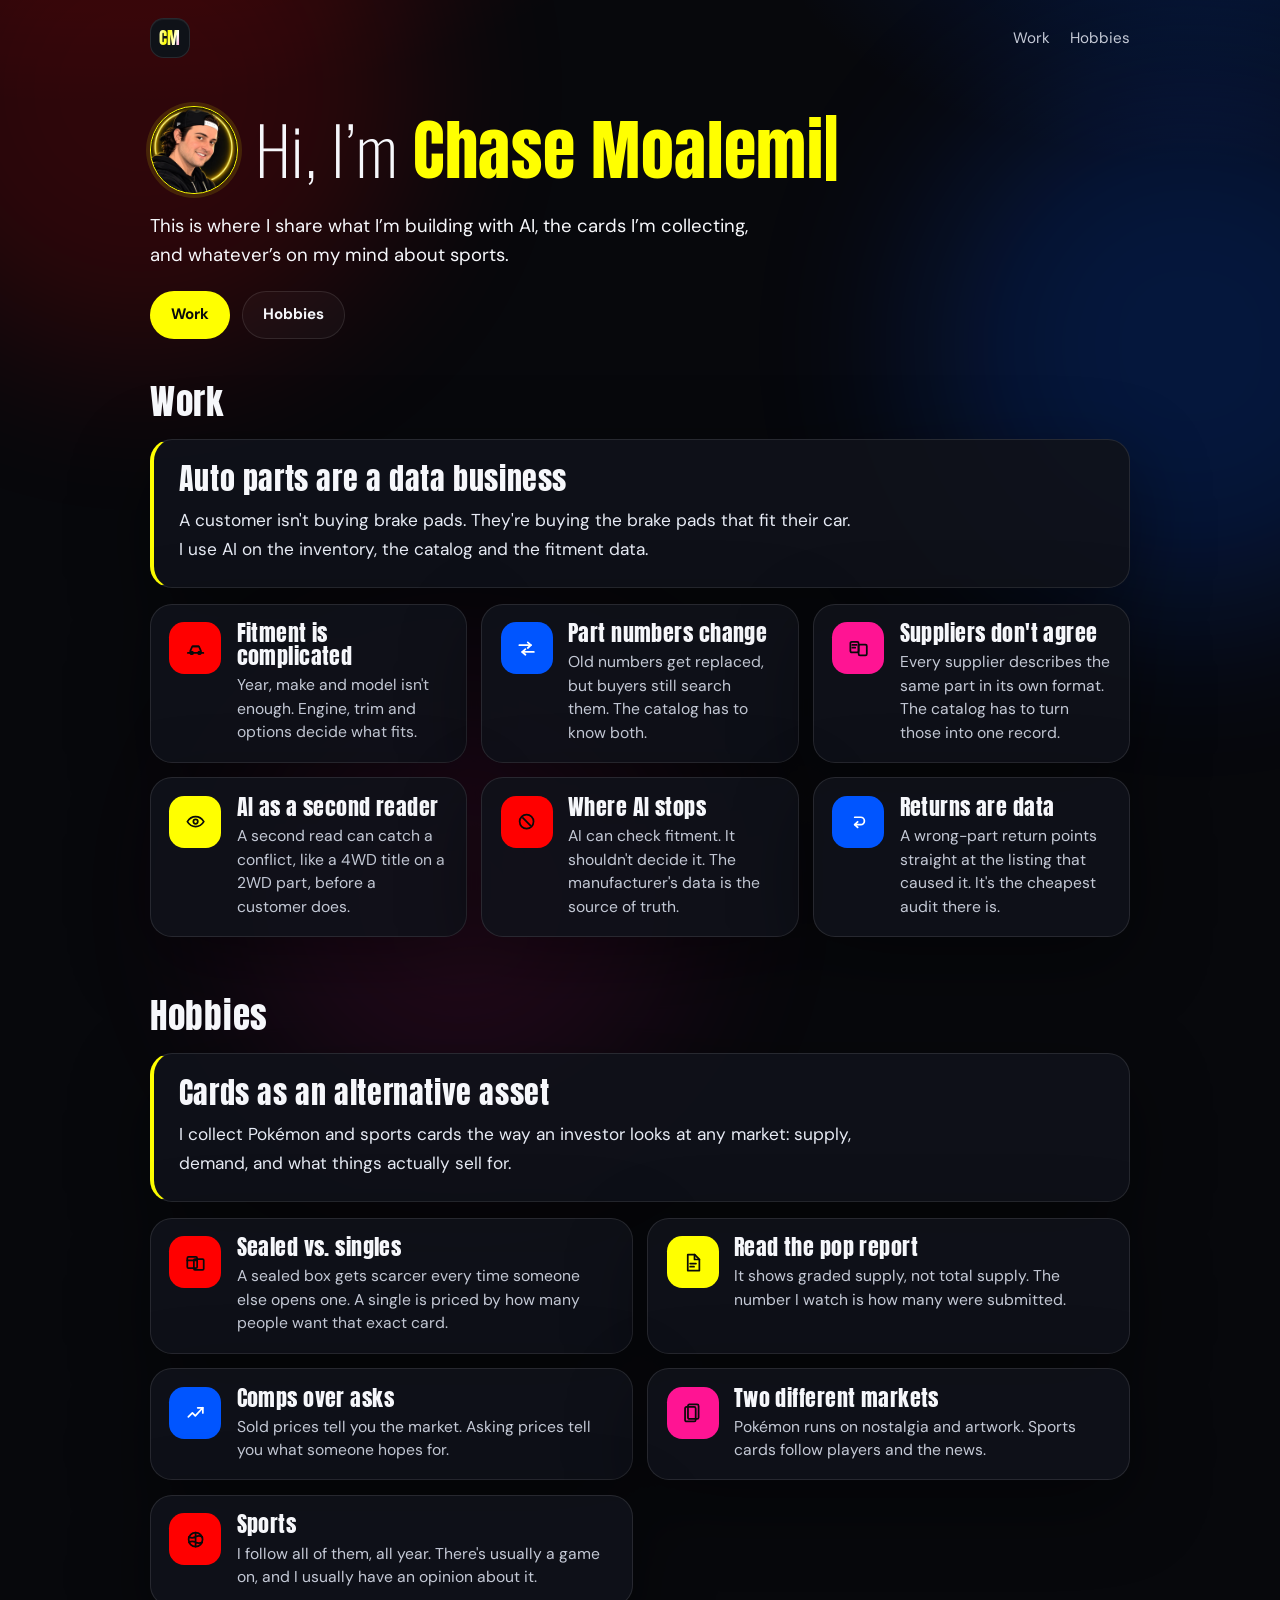
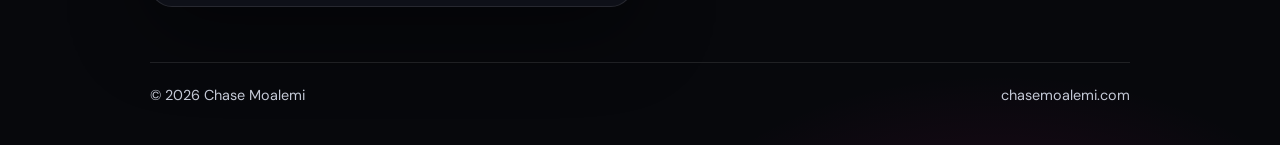
==== index.html @ 3f37a862 "Set the hero greeting in a thin Oswald. Keep Chase Moalemi in Anton, yellow, with the typing effect." ====
<!DOCTYPE html>
<html lang="en">
<head>
  <!-- Google tag (gtag.js) -->
  <script async src="https://www.googletagmanager.com/gtag/js?id=G-ERBQ5MMVH8"></script>
  <script>window.dataLayer=window.dataLayer||[];function gtag(){dataLayer.push(arguments);}gtag('js',new Date());gtag('config','G-ERBQ5MMVH8');</script>
  <meta charset="utf-8">
  <meta name="viewport" content="width=device-width, initial-scale=1, viewport-fit=cover">
  <title>Chase Moalemi | Auto parts operations, cards, and sports</title>
  <meta name="description" content="Chase Moalemi runs operations for an online auto parts business. He writes about AI, card collecting, and sports.">
  <meta name="author" content="Chase Moalemi">
  <meta name="robots" content="index, follow">
  <link rel="canonical" href="https://chasemoalemi.com/">
  <meta property="og:title" content="Chase Moalemi | Auto parts operations, cards, and sports">
  <meta property="og:description" content="Chase Moalemi runs operations for an online auto parts business. He writes about AI, card collecting, and sports.">
  <meta property="og:url" content="https://chasemoalemi.com/">
  <meta property="og:type" content="profile">
  <meta property="og:site_name" content="Chase Moalemi">
  <meta property="og:locale" content="en_US">
  <meta property="og:image" content="https://chasemoalemi.com/images/og.png">
  <meta property="og:image:type" content="image/png">
  <meta property="og:image:width" content="1200">
  <meta property="og:image:height" content="630">
  <meta property="og:image:alt" content="CM monogram for Chase Moalemi">
  <meta property="profile:first_name" content="Chase">
  <meta property="profile:last_name" content="Moalemi">
  <meta name="twitter:card" content="summary_large_image">
  <meta name="twitter:title" content="Chase Moalemi | Auto parts operations, cards, and sports">
  <meta name="twitter:description" content="Chase Moalemi runs operations for an online auto parts business. He writes about AI, card collecting, and sports.">
  <meta name="twitter:image" content="https://chasemoalemi.com/images/og.png">
  <meta name="twitter:image:alt" content="CM monogram for Chase Moalemi">
  <meta name="theme-color" content="#07080c">
  <meta name="color-scheme" content="dark">
  <meta name="application-name" content="Chase Moalemi">
  <link rel="preconnect" href="https://fonts.googleapis.com">
  <link rel="preconnect" href="https://fonts.gstatic.com" crossorigin>
  <link href="https://fonts.googleapis.com/css2?family=Anton&family=DM+Sans:ital,opsz,wght@0,9..40,400;0,9..40,500;0,9..40,600;0,9..40,700;1,9..40,400&family=Oswald:wght@200&display=swap" rel="stylesheet">
  <link rel="stylesheet" href="styles.css">
  <link rel="icon" href="/favicon.ico" sizes="any">
  <link rel="icon" href="/favicon.svg" type="image/svg+xml">
  <link rel="icon" type="image/png" sizes="32x32" href="/favicon-32.png">
  <link rel="icon" type="image/png" sizes="16x16" href="/favicon-16.png">
  <link rel="apple-touch-icon" href="/apple-touch-icon.png">
  <link rel="manifest" href="/site.webmanifest">
  <script type="application/ld+json">
  {
    "@context": "https://schema.org",
    "@type": "Person",
    "name": "Chase Moalemi",
    "url": "https://chasemoalemi.com/",
    "jobTitle": "E-commerce operations",
    "description": "Runs operations for an online auto parts business, and writes about AI, card collecting, and sports."
  }
  </script>
  <script>
    if (!window.matchMedia("(prefers-reduced-motion: reduce)").matches) {
      document.documentElement.classList.add("type-on");
    }
  </script>
</head>
<body>
  <a class="skip" href="#content">Skip to content</a>
  <div class="glow glow-a" aria-hidden="true"></div>
  <div class="glow glow-b" aria-hidden="true"></div>
  <div class="glow glow-c" aria-hidden="true"></div>

  <header class="top">
    <a class="mark" href="/" aria-label="Chase Moalemi, home"><span class="mark-letters">CM</span></a>
    <nav class="nav" aria-label="Page">
      <a href="#work">Work</a>
      <a href="#hobbies">Hobbies</a>
    </nav>
  </header>

  <main id="content">
    <section class="hero" aria-labelledby="hero-title">
      <div class="hero-heading">
        <div class="badge">
          <img src="/images/chase-moalemi.webp" srcset="/images/chase-moalemi.webp 1x, /images/chase-moalemi-800.webp 2x" width="88" height="88" alt="Chase Moalemi">
        </div>
        <h1 id="hero-title" aria-label="Hi, I’m Chase Moalemi">
          <span class="typewrite" aria-hidden="true">
            <span class="typewrite-ghost"><span class="hero-hello">Hi, I’m</span> <span class="accent">Chase Moalemi</span><span class="typewrite-cursor typewrite-cursor-reserve">|</span></span>
            <span class="typewrite-row"><span class="typewrite-text"></span><span class="typewrite-cursor">|</span></span>
          </span>
        </h1>
        <script>
          (function () {
            var root = document.querySelector(".typewrite");
            if (!root || !document.documentElement.classList.contains("type-on")) return;
            var text = root.querySelector(".typewrite-text");
            var full = "Hi, I’m Chase Moalemi";
            var name = "Chase Moalemi";
            var nameAt = full.indexOf(name);
            var nameEnd = nameAt + name.length;
            var i = 0;
            function paint() {
              var before = full.slice(0, Math.min(i, nameAt));
              var mid = i > nameAt ? full.slice(nameAt, Math.min(i, nameEnd)) : "";
              var after = i > nameEnd ? full.slice(nameEnd, i) : "";
              text.replaceChildren();
              if (before) {
                var helloText = before;
                var trail = "";
                if (before.charAt(before.length - 1) === " ") {
                  helloText = before.slice(0, -1);
                  trail = " ";
                }
                if (helloText) {
                  var hello = document.createElement("span");
                  hello.className = "hero-hello";
                  hello.textContent = helloText;
                  text.append(hello);
                }
                if (trail) text.append(document.createTextNode(trail));
              }
              if (mid) {
                var em = document.createElement("span");
                em.className = "accent";
                em.textContent = mid;
                text.append(em);
              }
              if (after) text.append(document.createTextNode(after));
            }
            function tick() {
              if (i >= full.length) return;
              i += 1;
              paint();
              if (i < full.length) window.setTimeout(tick, 70);
            }
            window.setTimeout(tick, 70);
          })();
        </script>
      </div>
      <p class="hero-intro">This is where I share what I’m building with AI, the cards I’m collecting, and whatever’s on my mind about sports.</p>
      <div class="hero-actions">
        <a class="btn primary" href="#work">Work</a>
        <a class="btn ghost" href="#hobbies">Hobbies</a>
      </div>
    </section>

    <section class="band" id="work" aria-labelledby="work-heading">
      <div class="section-head">
        <h2 id="work-heading">Work</h2>
      </div>

      <article class="feature">
        <h3>Auto parts are a data business</h3>
        <p>A customer isn't buying brake pads. They're buying the brake pads that fit their car. I use AI on the inventory, the catalog and the fitment data.</p>
      </article>

      <ul class="app-grid">
        <li>
          <article class="app-card">
            <span class="app-icon icon-red" aria-hidden="true">
              <svg viewBox="0 0 24 24" fill="none" stroke="currentColor" stroke-width="1.8" stroke-linejoin="round" stroke-linecap="round">
                <path d="M4 16.5h16"/>
                <path d="M6.5 16.5v-2.2l2.1-4.6h6.8l2.1 4.6v2.2"/>
                <circle cx="8" cy="16.5" r="1.35"/>
                <circle cx="16" cy="16.5" r="1.35"/>
                <path d="M9.2 9.7h5.6"/>
              </svg>
            </span>
            <div class="app-body">
              <h3 class="app-name">Fitment is complicated</h3>
              <p class="app-desc">Year, make and model isn't enough. Engine, trim and options decide what fits.</p>
            </div>
          </article>
        </li>
        <li>
          <article class="app-card">
            <span class="app-icon icon-blue" aria-hidden="true">
              <svg viewBox="0 0 24 24" fill="none" stroke="currentColor" stroke-width="1.8" stroke-linecap="round" stroke-linejoin="round">
                <path d="M4.5 8.5h12"/>
                <path d="M13.2 5.6L16.5 8.5 13.2 11.4"/>
                <path d="M19.5 15.5h-12"/>
                <path d="M10.8 12.6L7.5 15.5l3.3 2.9"/>
              </svg>
            </span>
            <div class="app-body">
              <h3 class="app-name">Part numbers change</h3>
              <p class="app-desc">Old numbers get replaced, but buyers still search them. The catalog has to know both.</p>
            </div>
          </article>
        </li>
        <li>
          <article class="app-card">
            <span class="app-icon icon-pink" aria-hidden="true">
              <svg viewBox="0 0 24 24" fill="none" stroke="currentColor" stroke-width="1.8" stroke-linejoin="round" stroke-linecap="round">
                <rect x="3.5" y="5" width="8.5" height="11" rx="1.4"/>
                <rect x="12" y="8" width="8.5" height="11" rx="1.4"/>
                <path d="M5.5 8.2h4.5M5.5 11h3"/>
              </svg>
            </span>
            <div class="app-body">
              <h3 class="app-name">Suppliers don't agree</h3>
              <p class="app-desc">Every supplier describes the same part in its own format. The catalog has to turn those into one record.</p>
            </div>
          </article>
        </li>
        <li>
          <article class="app-card">
            <span class="app-icon icon-yellow" aria-hidden="true">
              <svg viewBox="0 0 24 24" fill="none" stroke="currentColor" stroke-width="1.8" stroke-linejoin="round" stroke-linecap="round">
                <path d="M3.5 12s3.2-5.2 8.5-5.2S20.5 12 20.5 12 17.3 17.2 12 17.2 3.5 12 3.5 12z"/>
                <circle cx="12" cy="12" r="2.3"/>
              </svg>
            </span>
            <div class="app-body">
              <h3 class="app-name">AI as a second reader</h3>
              <p class="app-desc">A second read can catch a conflict, like a 4WD title on a 2WD part, before a customer does.</p>
            </div>
          </article>
        </li>
        <li>
          <article class="app-card">
            <span class="app-icon icon-red" aria-hidden="true">
              <svg viewBox="0 0 24 24" fill="none" stroke="currentColor" stroke-width="1.8" stroke-linejoin="round" stroke-linecap="round">
                <circle cx="12" cy="12" r="7.2"/>
                <path d="M8.2 8.2l7.6 7.6"/>
              </svg>
            </span>
            <div class="app-body">
              <h3 class="app-name">Where AI stops</h3>
              <p class="app-desc">AI can check fitment. It shouldn't decide it. The manufacturer's data is the source of truth.</p>
            </div>
          </article>
        </li>
        <li>
          <article class="app-card">
            <span class="app-icon icon-blue" aria-hidden="true">
              <svg viewBox="0 0 24 24" fill="none" stroke="currentColor" stroke-width="1.8" stroke-linecap="round" stroke-linejoin="round">
                <path d="M8 7.5h6.2a3.8 3.8 0 0 1 0 7.6H8"/>
                <path d="M11 12.2L8 15.1l3 2.9"/>
              </svg>
            </span>
            <div class="app-body">
              <h3 class="app-name">Returns are data</h3>
              <p class="app-desc">A wrong-part return points straight at the listing that caused it. It's the cheapest audit there is.</p>
            </div>
          </article>
        </li>
      </ul>
    </section>

    <section class="band" id="hobbies" aria-labelledby="hobbies-heading">
      <div class="section-head">
        <h2 id="hobbies-heading">Hobbies</h2>
      </div>

      <article class="feature">
        <h3>Cards as an alternative asset</h3>
        <p>I collect Pokémon and sports cards the way an investor looks at any market: supply, demand, and what things actually sell for.</p>
      </article>

      <ul class="app-grid">
        <li>
          <article class="app-card">
            <span class="app-icon icon-red" aria-hidden="true">
              <svg viewBox="0 0 24 24" fill="none" stroke="currentColor" stroke-width="1.8" stroke-linejoin="round" stroke-linecap="round">
                <rect x="3.4" y="6.2" width="10.2" height="11.6" rx="1.3"/>
                <path d="M3.4 9.6h10.2"/>
                <rect x="10.2" y="8.4" width="10.2" height="11.2" rx="1.2"/>
              </svg>
            </span>
            <div class="app-body">
              <h3 class="app-name">Sealed vs. singles</h3>
              <p class="app-desc">A sealed box gets scarcer every time someone else opens one. A single is priced by how many people want that exact card.</p>
            </div>
          </article>
        </li>
        <li>
          <article class="app-card">
            <span class="app-icon icon-yellow" aria-hidden="true">
              <svg viewBox="0 0 24 24" fill="none" stroke="currentColor" stroke-width="1.8" stroke-linejoin="round" stroke-linecap="round">
                <path d="M7 3.8h7.2L19 8.6V20.2H7z"/>
                <path d="M14 3.8V8.8h5"/>
                <path d="M9.5 13h6M9.5 16.2h4"/>
              </svg>
            </span>
            <div class="app-body">
              <h3 class="app-name">Read the pop report</h3>
              <p class="app-desc">It shows graded supply, not total supply. The number I watch is how many were submitted.</p>
            </div>
          </article>
        </li>
        <li>
          <article class="app-card">
            <span class="app-icon icon-blue" aria-hidden="true">
              <svg viewBox="0 0 24 24" fill="none" stroke="currentColor" stroke-width="1.8" stroke-linecap="round" stroke-linejoin="round">
                <path d="M4.5 16.5l4.2-4.2 3 3L19.5 7"/>
                <path d="M14.2 7H19.5v5.3"/>
              </svg>
            </span>
            <div class="app-body">
              <h3 class="app-name">Comps over asks</h3>
              <p class="app-desc">Sold prices tell you the market. Asking prices tell you what someone hopes for.</p>
            </div>
          </article>
        </li>
        <li>
          <article class="app-card">
            <span class="app-icon icon-pink" aria-hidden="true">
              <svg viewBox="0 0 24 24" fill="none" stroke="currentColor" stroke-width="1.8" stroke-linejoin="round">
                <rect x="7.2" y="3.6" width="11" height="15" rx="1.5"/>
                <rect x="4.2" y="6.2" width="11" height="15" rx="1.5"/>
              </svg>
            </span>
            <div class="app-body">
              <h3 class="app-name">Two different markets</h3>
              <p class="app-desc">Pokémon runs on nostalgia and artwork. Sports cards follow players and the news.</p>
            </div>
          </article>
        </li>
        <li>
          <article class="app-card">
            <span class="app-icon icon-red" aria-hidden="true">
              <svg viewBox="0 0 24 24" fill="none" stroke="currentColor" stroke-width="1.8" stroke-linejoin="round">
                <circle cx="12" cy="12" r="7.2"/>
                <path d="M12 4.8v14.4M5.2 9.2c2.2 1.3 4.4 1.3 6.8 0s4.6-1.3 6.8 0M5.2 14.8c2.2-1.3 4.4-1.3 6.8 0s4.6 1.3 6.8 0" stroke-linecap="round"/>
              </svg>
            </span>
            <div class="app-body">
              <h3 class="app-name">Sports</h3>
              <p class="app-desc">I follow all of them, all year. There's usually a game on, and I usually have an opinion about it.</p>
            </div>
          </article>
        </li>
      </ul>
    </section>
  </main>

  <footer class="foot">
    <p>© <span id="year">2026</span> Chase Moalemi</p>
    <p class="foot-links">
      <a href="https://chasemoalemi.com/">chasemoalemi.com</a>
    </p>
  </footer>
  <script>
    document.getElementById("year").textContent = new Date().getFullYear();
  </script>
</body>
</html>
---- styles.css ----
/*
  Chase's colors on a dark page, in the same system as ryanmoalemi.app.
  Red, blue, yellow, and pink stay fully saturated. Body text stays light
  so contrast holds.
*/
:root {
  color-scheme: dark;
  --bg: #07080c;
  --bg-card: rgba(16, 18, 26, 0.9);
  --line: rgba(255, 255, 255, 0.1);
  --text: #f6f7fb;
  --muted: #c4c9d6;
  --red: #ff0000;
  --blue: #0055ff;
  --yellow: #ffff00;
  --pink: #ff1493;
  --ink: #0a0a0a;
  --shadow: 0 24px 80px rgba(0, 0, 0, 0.45);
  --radius: 22px;
  --max: 980px;
  --font: "DM Sans", system-ui, -apple-system, "Segoe UI", Roboto, sans-serif;
  --display: "Anton", "Arial Narrow", Impact, sans-serif;
}

* { box-sizing: border-box; }
html { scroll-behavior: smooth; }
body {
  margin: 0;
  min-height: 100vh;
  font-family: var(--font);
  color: var(--text);
  background:
    radial-gradient(1100px 560px at 8% -12%, rgba(255, 0, 0, 0.16), transparent 56%),
    radial-gradient(900px 520px at 96% -6%, rgba(0, 85, 255, 0.22), transparent 52%),
    radial-gradient(700px 420px at 78% 108%, rgba(255, 20, 147, 0.12), transparent 50%),
    var(--bg);
  line-height: 1.55;
}

a { color: inherit; }
img { max-width: 100%; display: block; }
::selection { background: var(--yellow); color: var(--ink); }

.skip {
  position: absolute;
  left: 1rem;
  top: -3.5rem;
  z-index: 5;
  padding: 0.5rem 0.8rem;
  border-radius: 999px;
  background: var(--yellow);
  color: var(--ink);
  text-decoration: none;
  font-weight: 700;
}
.skip:focus { top: 1rem; }

.glow {
  position: fixed;
  width: 42vw;
  height: 42vw;
  border-radius: 50%;
  filter: blur(90px);
  pointer-events: none;
  z-index: 0;
}
.glow-a { top: -14vw; left: -10vw; background: var(--red); opacity: 0.16; }
.glow-b { top: 6vw; right: -14vw; background: var(--blue); opacity: 0.2; }
.glow-c { bottom: -18vw; left: 18vw; background: var(--pink); opacity: 0.1; width: 36vw; height: 36vw; }

.top, main, .foot {
  position: relative;
  z-index: 1;
  width: min(var(--max), calc(100% - 2.5rem));
  margin-inline: auto;
}

.top {
  display: flex;
  align-items: center;
  justify-content: space-between;
  padding: 1.15rem 0 0.35rem;
}

.mark {
  width: 2.5rem;
  height: 2.5rem;
  display: grid;
  place-items: center;
  border-radius: 0.85rem;
  background: #0f1218;
  border: 1px solid var(--line);
  text-decoration: none;
  font-family: var(--display);
  font-weight: 400;
  font-size: 1.05rem;
  letter-spacing: 0.04em;
  box-shadow: inset 0 1px 0 rgba(255, 255, 255, 0.05);
}

.mark-letters,
.badge-letters {
  background-image: linear-gradient(
    105deg,
    #fffde7 0%,
    var(--yellow) 22%,
    #ffffff 42%,
    var(--pink) 62%,
    var(--yellow) 82%,
    #fffde7 100%
  );
  background-size: 200% 100%;
  background-position: 0% 50%;
  -webkit-background-clip: text;
  background-clip: text;
  -webkit-text-fill-color: transparent;
  color: transparent;
  animation: cm-sheen 5.5s linear infinite;
}

@keyframes cm-sheen {
  from { background-position: 0% 50%; }
  to { background-position: 200% 50%; }
}

.nav {
  display: flex;
  gap: 1.25rem;
  font-size: 0.95rem;
  color: var(--muted);
}
.nav a {
  text-decoration: none;
  transition: color 0.15s ease;
}
.nav a:hover { color: var(--text); }

.hero {
  padding: 2.6rem 0 2.4rem;
}

.eyebrow {
  margin: 0 0 0.85rem;
  font-size: 0.8rem;
  font-weight: 700;
  letter-spacing: 0.16em;
  text-transform: uppercase;
  color: var(--yellow);
}

.hero-heading {
  display: flex;
  align-items: center;
  gap: 1.05rem;
  margin: 0 0 1.15rem;
}

.badge {
  width: 88px;
  height: 88px;
  flex: 0 0 88px;
  border-radius: 50%;
  display: grid;
  place-items: center;
  overflow: hidden;
  background:
    radial-gradient(circle at 30% 25%, rgba(255, 255, 0, 0.2), transparent 46%),
    #10131a;
  border: 1.5px solid var(--yellow);
  box-shadow: 0 0 0 4px rgba(255, 255, 0, 0.12);
  font-family: var(--display);
  font-size: 1.7rem;
  letter-spacing: 0.04em;
  line-height: 1;
}

.badge img {
  width: 100%;
  height: 100%;
  object-fit: cover;
  border-radius: 50%;
}

.hero h1 {
  margin: 0;
  min-width: 0;
  font-family: var(--display);
  font-size: clamp(2.35rem, 5.5vw, 4.15rem);
  font-weight: 400;
  line-height: 0.98;
  letter-spacing: 0.01em;
  text-wrap: balance;
}

.hero-hello {
  font-family: "Oswald", "Arial Narrow", sans-serif;
  font-weight: 200;
  font-style: normal;
  color: var(--text);
  white-space: nowrap;
  vertical-align: baseline;
}

.accent {
  color: var(--yellow);
  font-family: var(--display);
  font-weight: 400;
  font-style: normal;
  white-space: nowrap;
  vertical-align: baseline;
}

.typewrite { display: inline; }
.typewrite-row { display: none; }
.typewrite-cursor-reserve { display: none; }

html.type-on .typewrite {
  display: grid;
  width: 100%;
}
html.type-on .typewrite-ghost,
html.type-on .typewrite-row {
  grid-area: 1 / 1;
}
html.type-on .typewrite-ghost { visibility: hidden; }
html.type-on .typewrite-cursor-reserve {
  display: inline;
  visibility: hidden;
}
html.type-on .typewrite-row {
  display: block;
  align-self: start;
  justify-self: stretch;
}

.typewrite-cursor {
  color: var(--yellow);
  font-weight: 400;
  font-style: normal;
  animation: blink 1s step-end infinite;
}

@keyframes blink {
  0%, 100% { opacity: 1; }
  50% { opacity: 0; }
}

.hero-intro {
  margin: 0;
  max-width: 38rem;
  font-size: 1.16rem;
  line-height: 1.55;
  color: #f6f7fb;
  text-wrap: pretty;
}

.hero-actions {
  display: flex;
  flex-wrap: wrap;
  gap: 0.75rem;
  margin-top: 1.35rem;
}

.btn {
  display: inline-flex;
  align-items: center;
  justify-content: center;
  min-height: 2.85rem;
  padding: 0.7rem 1.25rem;
  border-radius: 999px;
  text-decoration: none;
  font-weight: 700;
  font-size: 0.95rem;
  border: 1px solid transparent;
  transition: transform 0.15s ease, background 0.15s ease, border-color 0.15s ease;
}
.btn:hover { transform: translateY(-1px); }
.btn.primary {
  background: var(--yellow);
  color: var(--ink);
}
.btn.primary:hover { background: #fff6a3; }
.btn.ghost {
  border-color: var(--line);
  background: rgba(255, 255, 255, 0.03);
  color: var(--text);
}
.btn.ghost:hover { border-color: rgba(255, 255, 255, 0.22); }

.band {
  padding: 0.4rem 0 3.4rem;
}

.section-head {
  display: flex;
  flex-direction: column;
  gap: 0.4rem;
  margin-bottom: 1.25rem;
}
.section-head h2 {
  margin: 0;
  font-family: var(--display);
  font-size: clamp(1.85rem, 3vw, 2.2rem);
  font-weight: 400;
  letter-spacing: 0.02em;
  line-height: 1;
}
.section-sub {
  margin: 0;
  color: var(--muted);
  max-width: 38rem;
}

.feature {
  margin: 0 0 0.95rem;
  padding: 1.45rem 1.45rem 1.5rem 1.55rem;
  border-radius: var(--radius);
  background: var(--bg-card);
  border: 1px solid var(--line);
  border-left: 4px solid var(--yellow);
  box-shadow: var(--shadow);
}
.feature .kicker {
  margin: 0 0 0.45rem;
  font-size: 0.78rem;
  font-weight: 700;
  letter-spacing: 0.16em;
  text-transform: uppercase;
  color: var(--yellow);
}
.feature h3 {
  margin: 0 0 0.7rem;
  font-family: var(--display);
  font-size: clamp(1.55rem, 2.6vw, 1.9rem);
  font-weight: 400;
  letter-spacing: 0.02em;
  line-height: 1.05;
}
.feature p {
  margin: 0;
  max-width: 42rem;
  font-size: 1.08rem;
  line-height: 1.65;
  color: #e7ebf5;
  text-wrap: pretty;
}
.feature a {
  color: var(--yellow);
  text-underline-offset: 0.16em;
}
.feature a:hover { color: #fff6a3; }

.app-grid {
  list-style: none;
  margin: 0;
  padding: 0;
  display: grid;
  grid-template-columns: repeat(auto-fit, minmax(260px, 1fr));
  gap: 0.9rem;
}

#hobbies .app-grid {
  grid-template-columns: repeat(2, minmax(0, 1fr));
}

.app-card {
  display: grid;
  grid-template-columns: auto 1fr;
  gap: 0.95rem;
  align-items: start;
  height: 100%;
  padding: 1.1rem 1.15rem;
  border-radius: var(--radius);
  background: var(--bg-card);
  border: 1px solid var(--line);
  box-shadow: var(--shadow);
  transition: border-color 0.15s ease, transform 0.15s ease, background 0.15s ease;
}
.app-card:hover {
  border-color: rgba(255, 255, 0, 0.45);
  transform: translateY(-2px);
  background: rgba(22, 24, 34, 0.96);
}

.app-icon {
  width: 3.25rem;
  height: 3.25rem;
  border-radius: 0.95rem;
  display: grid;
  place-items: center;
  flex: 0 0 auto;
}
.app-icon svg { width: 1.45rem; height: 1.45rem; display: block; }
.icon-yellow { background: var(--yellow); color: var(--ink); }
.icon-blue { background: var(--blue); color: #fff; }
.icon-pink { background: var(--pink); color: var(--ink); }
.icon-red { background: var(--red); color: var(--ink); }

.app-body { display: grid; gap: 0.35rem; min-width: 0; }
.app-name {
  margin: 0;
  font-family: var(--display);
  font-size: 1.35rem;
  font-weight: 400;
  letter-spacing: 0.02em;
  line-height: 1.05;
}
.app-desc {
  margin: 0;
  color: var(--muted);
  font-size: 0.98rem;
  line-height: 1.5;
  text-wrap: pretty;
}

.foot {
  display: flex;
  flex-wrap: wrap;
  justify-content: space-between;
  gap: 0.75rem;
  color: var(--muted);
  font-size: 0.9rem;
  border-top: 1px solid var(--line);
  padding: 1.35rem 0 2.4rem;
}
.foot p { margin: 0; }
.foot a { color: var(--muted); text-decoration: none; }
.foot a:hover { color: var(--text); }
.foot-links { display: flex; gap: 0.55rem; align-items: center; }

a:focus-visible,
.btn:focus-visible,
.app-card:focus-within {
  outline: 3px solid var(--yellow);
  outline-offset: 3px;
}

@media (max-width: 640px) {
  .top, main, .foot { width: min(var(--max), calc(100% - 1.5rem)); }
  .top { padding-top: 0.85rem; }
  .hero { padding: 1.35rem 0 1.7rem; }
  .hero-heading { gap: 0.8rem; }
  .badge {
    width: 64px;
    height: 64px;
    flex-basis: 64px;
    font-size: 1.25rem;
    box-shadow: 0 0 0 3px rgba(255, 255, 0, 0.12);
  }
  .hero-actions { width: 100%; }
  .btn { flex: 1 1 auto; }
  #hobbies .app-grid { grid-template-columns: 1fr; }
  .feature { padding: 1.15rem 1.05rem 1.2rem 1.1rem; }
  .band { padding-bottom: 2.6rem; }
  .foot { flex-direction: column; align-items: flex-start; }
}

@media (max-width: 348px) {
  .hero h1 { font-size: 2.05rem; }
}

@media (max-height: 820px) and (min-width: 900px) {
  .top { padding-top: 0.75rem; }
  .hero { padding: 1.45rem 0 1.5rem; }
  .hero-heading { margin-bottom: 0.9rem; }
  .hero-actions { margin-top: 0.95rem; }
}

@media (prefers-reduced-motion: reduce) {
  html { scroll-behavior: auto; }
  .mark-letters,
  .badge-letters { animation: none; background-position: 0% 50%; }
  .typewrite-cursor { animation: none; }
  .btn,
  .app-card { transition: none; }
}
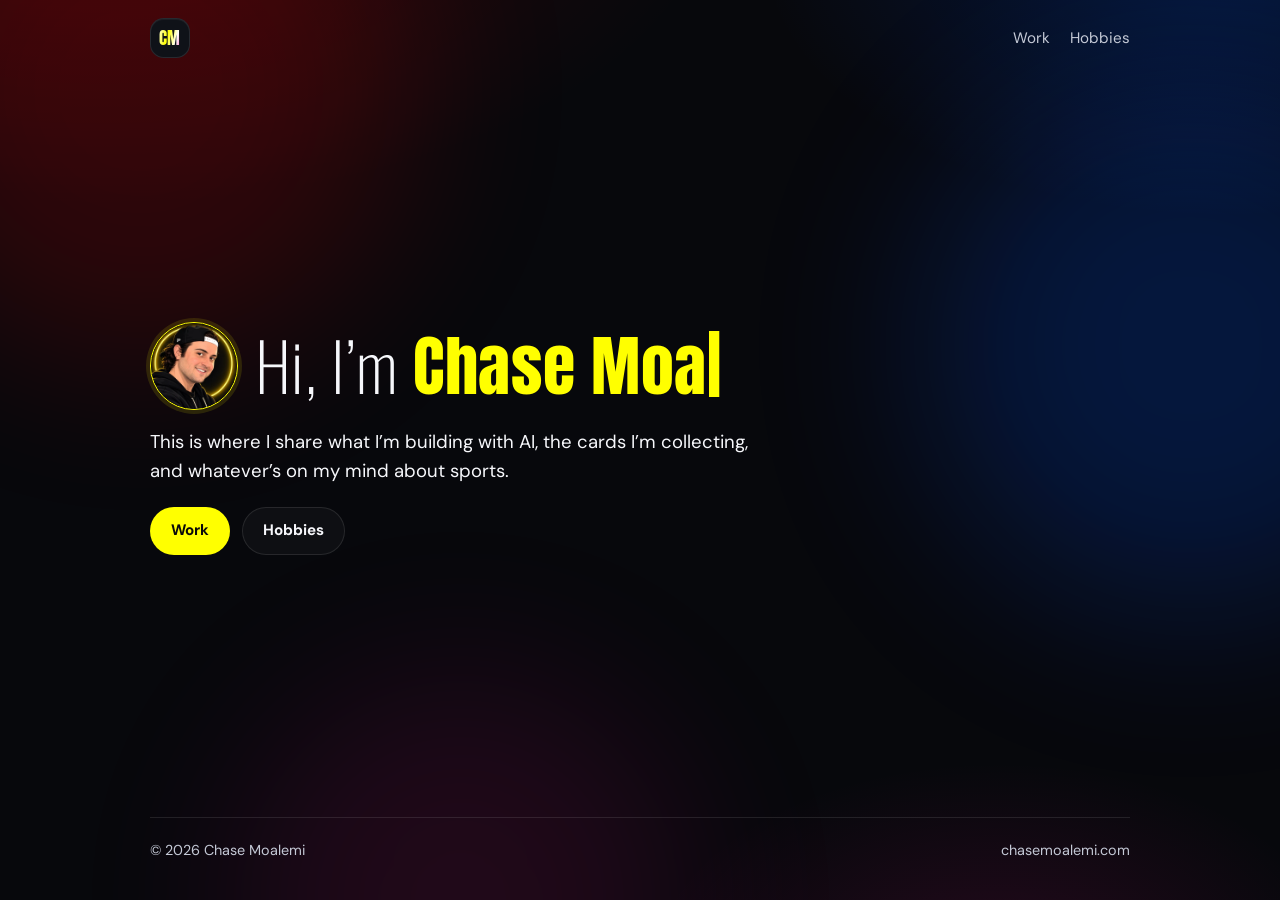
==== commit c57f9118: "Split the home page into an intro and section pages. Move Work and Hobbies onto their own URLs and k" ====
--- a/index.html
+++ b/index.html
@@ -35,7 +35,7 @@
   <link rel="preconnect" href="https://fonts.googleapis.com">
   <link rel="preconnect" href="https://fonts.gstatic.com" crossorigin>
   <link href="https://fonts.googleapis.com/css2?family=Anton&family=DM+Sans:ital,opsz,wght@0,9..40,400;0,9..40,500;0,9..40,600;0,9..40,700;1,9..40,400&family=Oswald:wght@200&display=swap" rel="stylesheet">
-  <link rel="stylesheet" href="styles.css">
+  <link rel="stylesheet" href="/styles.css">
   <link rel="icon" href="/favicon.ico" sizes="any">
   <link rel="icon" href="/favicon.svg" type="image/svg+xml">
   <link rel="icon" type="image/png" sizes="32x32" href="/favicon-32.png">
@@ -57,8 +57,19 @@
       document.documentElement.classList.add("type-on");
     }
   </script>
+  <script>
+    (function () {
+      var routes = { work: "/work/", hobbies: "/hobbies/" };
+      function go() {
+        var id = (location.hash || "").replace(/^#/, "");
+        if (routes[id]) location.replace(routes[id]);
+      }
+      go();
+      window.addEventListener("hashchange", go);
+    })();
+  </script>
 </head>
-<body>
+<body class="home">
   <a class="skip" href="#content">Skip to content</a>
   <div class="glow glow-a" aria-hidden="true"></div>
   <div class="glow glow-b" aria-hidden="true"></div>
@@ -67,8 +78,8 @@
   <header class="top">
     <a class="mark" href="/" aria-label="Chase Moalemi, home"><span class="mark-letters">CM</span></a>
     <nav class="nav" aria-label="Page">
-      <a href="#work">Work</a>
-      <a href="#hobbies">Hobbies</a>
+      <a href="/work/">Work</a>
+      <a href="/hobbies/">Hobbies</a>
     </nav>
   </header>
 
@@ -134,199 +145,9 @@
       </div>
       <p class="hero-intro">This is where I share what I’m building with AI, the cards I’m collecting, and whatever’s on my mind about sports.</p>
       <div class="hero-actions">
-        <a class="btn primary" href="#work">Work</a>
-        <a class="btn ghost" href="#hobbies">Hobbies</a>
+        <a class="btn primary" href="/work/">Work</a>
+        <a class="btn ghost" href="/hobbies/">Hobbies</a>
       </div>
-    </section>
-
-    <section class="band" id="work" aria-labelledby="work-heading">
-      <div class="section-head">
-        <h2 id="work-heading">Work</h2>
-      </div>
-
-      <article class="feature">
-        <h3>Auto parts are a data business</h3>
-        <p>A customer isn't buying brake pads. They're buying the brake pads that fit their car. I use AI on the inventory, the catalog and the fitment data.</p>
-      </article>
-
-      <ul class="app-grid">
-        <li>
-          <article class="app-card">
-            <span class="app-icon icon-red" aria-hidden="true">
-              <svg viewBox="0 0 24 24" fill="none" stroke="currentColor" stroke-width="1.8" stroke-linejoin="round" stroke-linecap="round">
-                <path d="M4 16.5h16"/>
-                <path d="M6.5 16.5v-2.2l2.1-4.6h6.8l2.1 4.6v2.2"/>
-                <circle cx="8" cy="16.5" r="1.35"/>
-                <circle cx="16" cy="16.5" r="1.35"/>
-                <path d="M9.2 9.7h5.6"/>
-              </svg>
-            </span>
-            <div class="app-body">
-              <h3 class="app-name">Fitment is complicated</h3>
-              <p class="app-desc">Year, make and model isn't enough. Engine, trim and options decide what fits.</p>
-            </div>
-          </article>
-        </li>
-        <li>
-          <article class="app-card">
-            <span class="app-icon icon-blue" aria-hidden="true">
-              <svg viewBox="0 0 24 24" fill="none" stroke="currentColor" stroke-width="1.8" stroke-linecap="round" stroke-linejoin="round">
-                <path d="M4.5 8.5h12"/>
-                <path d="M13.2 5.6L16.5 8.5 13.2 11.4"/>
-                <path d="M19.5 15.5h-12"/>
-                <path d="M10.8 12.6L7.5 15.5l3.3 2.9"/>
-              </svg>
-            </span>
-            <div class="app-body">
-              <h3 class="app-name">Part numbers change</h3>
-              <p class="app-desc">Old numbers get replaced, but buyers still search them. The catalog has to know both.</p>
-            </div>
-          </article>
-        </li>
-        <li>
-          <article class="app-card">
-            <span class="app-icon icon-pink" aria-hidden="true">
-              <svg viewBox="0 0 24 24" fill="none" stroke="currentColor" stroke-width="1.8" stroke-linejoin="round" stroke-linecap="round">
-                <rect x="3.5" y="5" width="8.5" height="11" rx="1.4"/>
-                <rect x="12" y="8" width="8.5" height="11" rx="1.4"/>
-                <path d="M5.5 8.2h4.5M5.5 11h3"/>
-              </svg>
-            </span>
-            <div class="app-body">
-              <h3 class="app-name">Suppliers don't agree</h3>
-              <p class="app-desc">Every supplier describes the same part in its own format. The catalog has to turn those into one record.</p>
-            </div>
-          </article>
-        </li>
-        <li>
-          <article class="app-card">
-            <span class="app-icon icon-yellow" aria-hidden="true">
-              <svg viewBox="0 0 24 24" fill="none" stroke="currentColor" stroke-width="1.8" stroke-linejoin="round" stroke-linecap="round">
-                <path d="M3.5 12s3.2-5.2 8.5-5.2S20.5 12 20.5 12 17.3 17.2 12 17.2 3.5 12 3.5 12z"/>
-                <circle cx="12" cy="12" r="2.3"/>
-              </svg>
-            </span>
-            <div class="app-body">
-              <h3 class="app-name">AI as a second reader</h3>
-              <p class="app-desc">A second read can catch a conflict, like a 4WD title on a 2WD part, before a customer does.</p>
-            </div>
-          </article>
-        </li>
-        <li>
-          <article class="app-card">
-            <span class="app-icon icon-red" aria-hidden="true">
-              <svg viewBox="0 0 24 24" fill="none" stroke="currentColor" stroke-width="1.8" stroke-linejoin="round" stroke-linecap="round">
-                <circle cx="12" cy="12" r="7.2"/>
-                <path d="M8.2 8.2l7.6 7.6"/>
-              </svg>
-            </span>
-            <div class="app-body">
-              <h3 class="app-name">Where AI stops</h3>
-              <p class="app-desc">AI can check fitment. It shouldn't decide it. The manufacturer's data is the source of truth.</p>
-            </div>
-          </article>
-        </li>
-        <li>
-          <article class="app-card">
-            <span class="app-icon icon-blue" aria-hidden="true">
-              <svg viewBox="0 0 24 24" fill="none" stroke="currentColor" stroke-width="1.8" stroke-linecap="round" stroke-linejoin="round">
-                <path d="M8 7.5h6.2a3.8 3.8 0 0 1 0 7.6H8"/>
-                <path d="M11 12.2L8 15.1l3 2.9"/>
-              </svg>
-            </span>
-            <div class="app-body">
-              <h3 class="app-name">Returns are data</h3>
-              <p class="app-desc">A wrong-part return points straight at the listing that caused it. It's the cheapest audit there is.</p>
-            </div>
-          </article>
-        </li>
-      </ul>
-    </section>
-
-    <section class="band" id="hobbies" aria-labelledby="hobbies-heading">
-      <div class="section-head">
-        <h2 id="hobbies-heading">Hobbies</h2>
-      </div>
-
-      <article class="feature">
-        <h3>Cards as an alternative asset</h3>
-        <p>I collect Pokémon and sports cards the way an investor looks at any market: supply, demand, and what things actually sell for.</p>
-      </article>
-
-      <ul class="app-grid">
-        <li>
-          <article class="app-card">
-            <span class="app-icon icon-red" aria-hidden="true">
-              <svg viewBox="0 0 24 24" fill="none" stroke="currentColor" stroke-width="1.8" stroke-linejoin="round" stroke-linecap="round">
-                <rect x="3.4" y="6.2" width="10.2" height="11.6" rx="1.3"/>
-                <path d="M3.4 9.6h10.2"/>
-                <rect x="10.2" y="8.4" width="10.2" height="11.2" rx="1.2"/>
-              </svg>
-            </span>
-            <div class="app-body">
-              <h3 class="app-name">Sealed vs. singles</h3>
-              <p class="app-desc">A sealed box gets scarcer every time someone else opens one. A single is priced by how many people want that exact card.</p>
-            </div>
-          </article>
-        </li>
-        <li>
-          <article class="app-card">
-            <span class="app-icon icon-yellow" aria-hidden="true">
-              <svg viewBox="0 0 24 24" fill="none" stroke="currentColor" stroke-width="1.8" stroke-linejoin="round" stroke-linecap="round">
-                <path d="M7 3.8h7.2L19 8.6V20.2H7z"/>
-                <path d="M14 3.8V8.8h5"/>
-                <path d="M9.5 13h6M9.5 16.2h4"/>
-              </svg>
-            </span>
-            <div class="app-body">
-              <h3 class="app-name">Read the pop report</h3>
-              <p class="app-desc">It shows graded supply, not total supply. The number I watch is how many were submitted.</p>
-            </div>
-          </article>
-        </li>
-        <li>
-          <article class="app-card">
-            <span class="app-icon icon-blue" aria-hidden="true">
-              <svg viewBox="0 0 24 24" fill="none" stroke="currentColor" stroke-width="1.8" stroke-linecap="round" stroke-linejoin="round">
-                <path d="M4.5 16.5l4.2-4.2 3 3L19.5 7"/>
-                <path d="M14.2 7H19.5v5.3"/>
-              </svg>
-            </span>
-            <div class="app-body">
-              <h3 class="app-name">Comps over asks</h3>
-              <p class="app-desc">Sold prices tell you the market. Asking prices tell you what someone hopes for.</p>
-            </div>
-          </article>
-        </li>
-        <li>
-          <article class="app-card">
-            <span class="app-icon icon-pink" aria-hidden="true">
-              <svg viewBox="0 0 24 24" fill="none" stroke="currentColor" stroke-width="1.8" stroke-linejoin="round">
-                <rect x="7.2" y="3.6" width="11" height="15" rx="1.5"/>
-                <rect x="4.2" y="6.2" width="11" height="15" rx="1.5"/>
-              </svg>
-            </span>
-            <div class="app-body">
-              <h3 class="app-name">Two different markets</h3>
-              <p class="app-desc">Pokémon runs on nostalgia and artwork. Sports cards follow players and the news.</p>
-            </div>
-          </article>
-        </li>
-        <li>
-          <article class="app-card">
-            <span class="app-icon icon-red" aria-hidden="true">
-              <svg viewBox="0 0 24 24" fill="none" stroke="currentColor" stroke-width="1.8" stroke-linejoin="round">
-                <circle cx="12" cy="12" r="7.2"/>
-                <path d="M12 4.8v14.4M5.2 9.2c2.2 1.3 4.4 1.3 6.8 0s4.6-1.3 6.8 0M5.2 14.8c2.2-1.3 4.4-1.3 6.8 0s4.6 1.3 6.8 0" stroke-linecap="round"/>
-              </svg>
-            </span>
-            <div class="app-body">
-              <h3 class="app-name">Sports</h3>
-              <p class="app-desc">I follow all of them, all year. There's usually a game on, and I usually have an opinion about it.</p>
-            </div>
-          </article>
-        </li>
-      </ul>
     </section>
   </main>
 
--- a/styles.css
+++ b/styles.css
@@ -27,6 +27,9 @@
 body {
   margin: 0;
   min-height: 100vh;
+  min-height: 100dvh;
+  display: flex;
+  flex-direction: column;
   font-family: var(--font);
   color: var(--text);
   background:
@@ -74,6 +77,7 @@
   width: min(var(--max), calc(100% - 2.5rem));
   margin-inline: auto;
 }
+main { flex: 1 0 auto; }
 
 .top {
   display: flex;
@@ -134,6 +138,7 @@
   transition: color 0.15s ease;
 }
 .nav a:hover { color: var(--text); }
+.nav a[aria-current="page"] { color: var(--text); }
 
 .hero {
   padding: 2.6rem 0 2.4rem;
@@ -297,6 +302,7 @@
   gap: 0.4rem;
   margin-bottom: 1.25rem;
 }
+.section-head h1,
 .section-head h2 {
   margin: 0;
   font-family: var(--display);
@@ -427,6 +433,48 @@
 .foot a { color: var(--muted); text-decoration: none; }
 .foot a:hover { color: var(--text); }
 .foot-links { display: flex; gap: 0.55rem; align-items: center; }
+
+.crumbs {
+  margin: 0.85rem 0 0.15rem;
+  font-size: 0.92rem;
+  color: var(--muted);
+}
+.crumbs ol {
+  display: flex;
+  flex-wrap: wrap;
+  align-items: center;
+  gap: 0.45rem;
+  list-style: none;
+  margin: 0;
+  padding: 0;
+}
+.crumbs li:not(:last-child)::after {
+  content: "/";
+  margin-left: 0.45rem;
+  color: rgba(255, 255, 255, 0.35);
+}
+.crumbs a {
+  color: var(--text);
+  text-decoration: none;
+}
+.crumbs a:hover { color: var(--yellow); }
+.crumbs [aria-current="page"] { color: var(--yellow); }
+
+body.home {
+  min-height: 100vh;
+  min-height: 100dvh;
+  display: flex;
+  flex-direction: column;
+}
+body.home .top,
+body.home .foot { flex-shrink: 0; }
+body.home main {
+  flex: 1 0 auto;
+  display: flex;
+  flex-direction: column;
+  justify-content: safe center;
+}
+body.home .hero { padding-block: 1.25rem 1.5rem; }
 
 a:focus-visible,
 .btn:focus-visible,
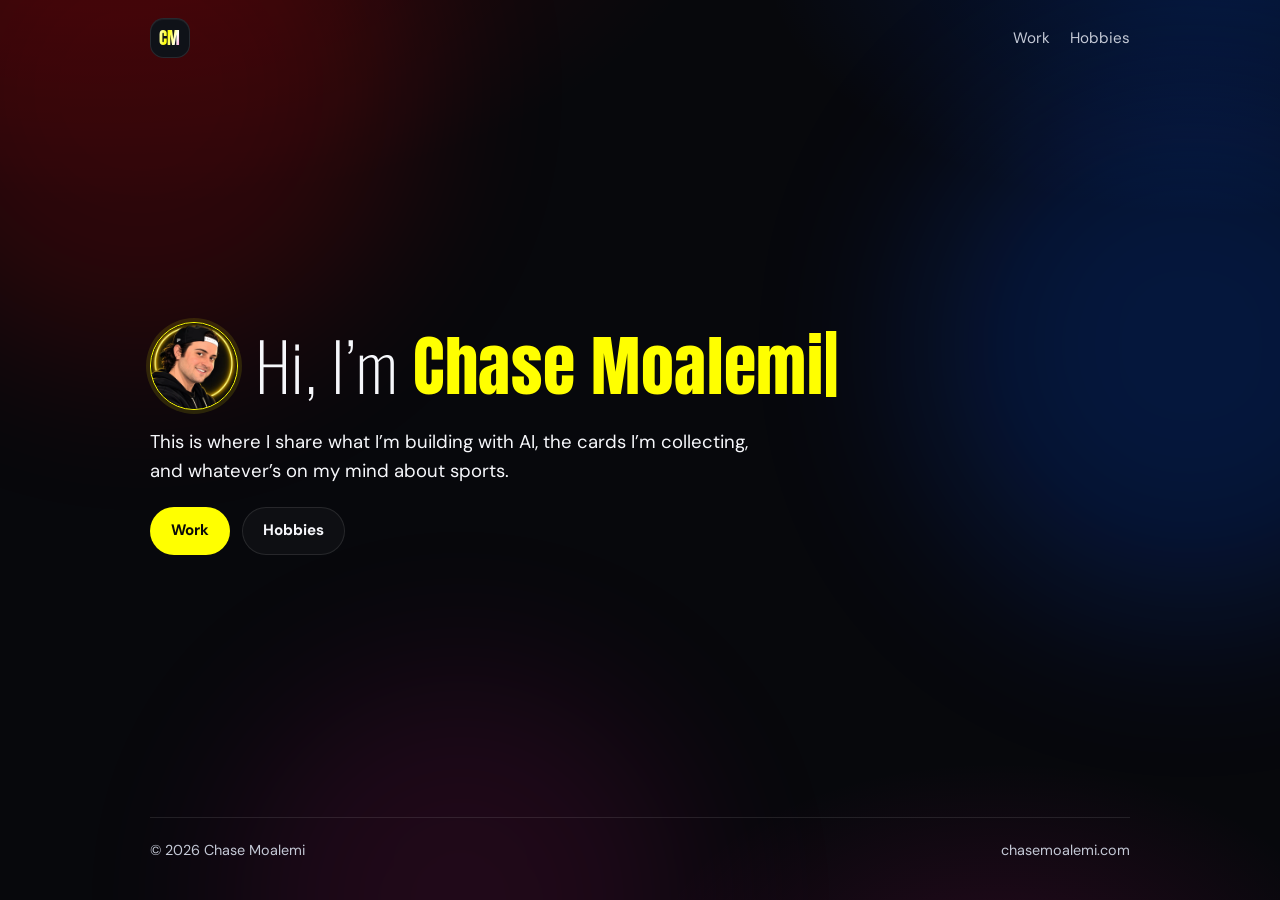
==== commit 854a7f45: "Add Formula 1 to the hobbies page with licensed car photos. Keep the note in Chase's short voice, cr" ====
--- a/index.html
+++ b/index.html
@@ -87,7 +87,7 @@
     <section class="hero" aria-labelledby="hero-title">
       <div class="hero-heading">
         <div class="badge">
-          <img src="/images/chase-moalemi.webp" srcset="/images/chase-moalemi.webp 1x, /images/chase-moalemi-800.webp 2x" width="88" height="88" alt="Chase Moalemi">
+          <img src="/images/chase-moalemi.webp" srcset="/images/chase-moalemi.webp 1x, /images/chase-moalemi-800.webp 2x" width="88" height="88" alt="Illustrated portrait of Chase Moalemi">
         </div>
         <h1 id="hero-title" aria-label="Hi, I’m Chase Moalemi">
           <span class="typewrite" aria-hidden="true">
--- a/styles.css
+++ b/styles.css
@@ -460,6 +460,43 @@
 .crumbs a:hover { color: var(--yellow); }
 .crumbs [aria-current="page"] { color: var(--yellow); }
 
+.note {
+  display: grid;
+  gap: 1.05rem;
+}
+.note p {
+  margin: 0;
+  max-width: 38rem;
+  font-size: 1.12rem;
+  line-height: 1.6;
+  color: var(--text);
+  text-wrap: pretty;
+}
+
+.photo {
+  margin: 0;
+}
+.photo img {
+  width: 100%;
+  height: auto;
+  aspect-ratio: 3 / 2;
+  object-fit: cover;
+  border-radius: var(--radius);
+  border: 1px solid var(--line);
+  background: #10131a;
+}
+.photo figcaption {
+  margin: 0.45rem 0 0;
+  font-size: 0.86rem;
+  line-height: 1.45;
+  color: var(--muted);
+}
+.photo figcaption a {
+  color: inherit;
+  text-underline-offset: 0.16em;
+}
+.photo figcaption a:hover { color: var(--text); }
+
 body.home {
   min-height: 100vh;
   min-height: 100dvh;
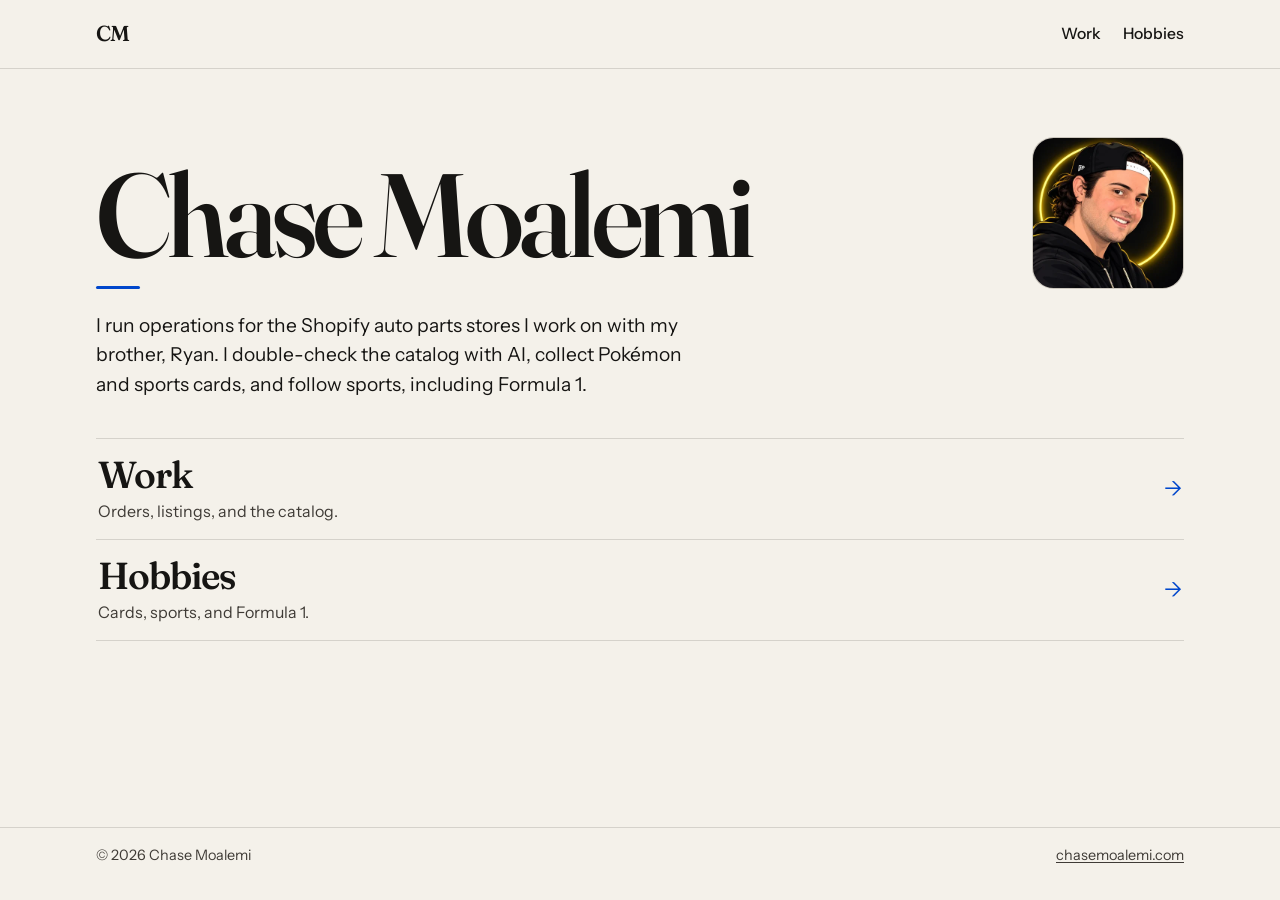
==== commit 325709c1: "Rewrite the site copy and switch to a paper-and-ink layout. Rewrite the site copy in the first perso" ====
--- a/index.html
+++ b/index.html
@@ -6,13 +6,13 @@
   <script>window.dataLayer=window.dataLayer||[];function gtag(){dataLayer.push(arguments);}gtag('js',new Date());gtag('config','G-ERBQ5MMVH8');</script>
   <meta charset="utf-8">
   <meta name="viewport" content="width=device-width, initial-scale=1, viewport-fit=cover">
-  <title>Chase Moalemi | Auto parts operations, cards, and sports</title>
-  <meta name="description" content="Chase Moalemi runs operations for an online auto parts business. He writes about AI, card collecting, and sports.">
+  <title>Chase Moalemi</title>
+  <meta name="description" content="I run operations for the Shopify auto parts stores I work on with my brother, Ryan. I double-check the catalog with AI, collect cards, and follow sports.">
   <meta name="author" content="Chase Moalemi">
   <meta name="robots" content="index, follow">
   <link rel="canonical" href="https://chasemoalemi.com/">
-  <meta property="og:title" content="Chase Moalemi | Auto parts operations, cards, and sports">
-  <meta property="og:description" content="Chase Moalemi runs operations for an online auto parts business. He writes about AI, card collecting, and sports.">
+  <meta property="og:title" content="Chase Moalemi">
+  <meta property="og:description" content="I run operations for the Shopify auto parts stores I work on with my brother, Ryan. I double-check the catalog with AI, collect cards, and follow sports.">
   <meta property="og:url" content="https://chasemoalemi.com/">
   <meta property="og:type" content="profile">
   <meta property="og:site_name" content="Chase Moalemi">
@@ -21,20 +21,20 @@
   <meta property="og:image:type" content="image/png">
   <meta property="og:image:width" content="1200">
   <meta property="og:image:height" content="630">
-  <meta property="og:image:alt" content="CM monogram for Chase Moalemi">
+  <meta property="og:image:alt" content="Colorful CM monogram for Chase Moalemi">
   <meta property="profile:first_name" content="Chase">
   <meta property="profile:last_name" content="Moalemi">
   <meta name="twitter:card" content="summary_large_image">
-  <meta name="twitter:title" content="Chase Moalemi | Auto parts operations, cards, and sports">
-  <meta name="twitter:description" content="Chase Moalemi runs operations for an online auto parts business. He writes about AI, card collecting, and sports.">
+  <meta name="twitter:title" content="Chase Moalemi">
+  <meta name="twitter:description" content="I run operations for the Shopify auto parts stores I work on with my brother, Ryan. I double-check the catalog with AI, collect cards, and follow sports.">
   <meta name="twitter:image" content="https://chasemoalemi.com/images/og.png">
-  <meta name="twitter:image:alt" content="CM monogram for Chase Moalemi">
-  <meta name="theme-color" content="#07080c">
-  <meta name="color-scheme" content="dark">
+  <meta name="twitter:image:alt" content="Colorful CM monogram for Chase Moalemi">
+  <meta name="theme-color" content="#f4f1ea">
+  <meta name="color-scheme" content="light">
   <meta name="application-name" content="Chase Moalemi">
   <link rel="preconnect" href="https://fonts.googleapis.com">
   <link rel="preconnect" href="https://fonts.gstatic.com" crossorigin>
-  <link href="https://fonts.googleapis.com/css2?family=Anton&family=DM+Sans:ital,opsz,wght@0,9..40,400;0,9..40,500;0,9..40,600;0,9..40,700;1,9..40,400&family=Oswald:wght@200&display=swap" rel="stylesheet">
+  <link href="https://fonts.googleapis.com/css2?family=Fraunces:opsz,wght@9..144,560&family=Instrument+Sans:ital,wght@0,400;0,500;0,600;1,400&display=swap" rel="stylesheet">
   <link rel="stylesheet" href="/styles.css">
   <link rel="icon" href="/favicon.ico" sizes="any">
   <link rel="icon" href="/favicon.svg" type="image/svg+xml">
@@ -49,13 +49,8 @@
     "name": "Chase Moalemi",
     "url": "https://chasemoalemi.com/",
     "jobTitle": "E-commerce operations",
-    "description": "Runs operations for an online auto parts business, and writes about AI, card collecting, and sports."
+    "description": "I run operations for the Shopify auto parts stores I work on with my brother, Ryan. I use AI to double-check the catalog, collect cards, and follow sports."
   }
-  </script>
-  <script>
-    if (!window.matchMedia("(prefers-reduced-motion: reduce)").matches) {
-      document.documentElement.classList.add("type-on");
-    }
   </script>
   <script>
     (function () {
@@ -69,93 +64,56 @@
     })();
   </script>
 </head>
-<body class="home">
+<body>
   <a class="skip" href="#content">Skip to content</a>
-  <div class="glow glow-a" aria-hidden="true"></div>
-  <div class="glow glow-b" aria-hidden="true"></div>
-  <div class="glow glow-c" aria-hidden="true"></div>
-
   <header class="top">
-    <a class="mark" href="/" aria-label="Chase Moalemi, home"><span class="mark-letters">CM</span></a>
-    <nav class="nav" aria-label="Page">
-      <a href="/work/">Work</a>
-      <a href="/hobbies/">Hobbies</a>
-    </nav>
+    <div class="shell top-inner">
+      <a class="wordmark" href="/" aria-label="Chase Moalemi, home">CM</a>
+      <nav class="nav" aria-label="Primary">
+        <a href="/work/">Work</a>
+        <a href="/hobbies/">Hobbies</a>
+      </nav>
+    </div>
   </header>
 
-  <main id="content">
+  <main class="shell" id="content">
     <section class="hero" aria-labelledby="hero-title">
-      <div class="hero-heading">
-        <div class="badge">
-          <img src="/images/chase-moalemi.webp" srcset="/images/chase-moalemi.webp 1x, /images/chase-moalemi-800.webp 2x" width="88" height="88" alt="Illustrated portrait of Chase Moalemi">
+      <div class="hero-head">
+        <div>
+          <h1 id="hero-title">Chase Moalemi</h1>
+          <span class="markline" aria-hidden="true"></span>
         </div>
-        <h1 id="hero-title" aria-label="Hi, I’m Chase Moalemi">
-          <span class="typewrite" aria-hidden="true">
-            <span class="typewrite-ghost"><span class="hero-hello">Hi, I’m</span> <span class="accent">Chase Moalemi</span><span class="typewrite-cursor typewrite-cursor-reserve">|</span></span>
-            <span class="typewrite-row"><span class="typewrite-text"></span><span class="typewrite-cursor">|</span></span>
-          </span>
-        </h1>
-        <script>
-          (function () {
-            var root = document.querySelector(".typewrite");
-            if (!root || !document.documentElement.classList.contains("type-on")) return;
-            var text = root.querySelector(".typewrite-text");
-            var full = "Hi, I’m Chase Moalemi";
-            var name = "Chase Moalemi";
-            var nameAt = full.indexOf(name);
-            var nameEnd = nameAt + name.length;
-            var i = 0;
-            function paint() {
-              var before = full.slice(0, Math.min(i, nameAt));
-              var mid = i > nameAt ? full.slice(nameAt, Math.min(i, nameEnd)) : "";
-              var after = i > nameEnd ? full.slice(nameEnd, i) : "";
-              text.replaceChildren();
-              if (before) {
-                var helloText = before;
-                var trail = "";
-                if (before.charAt(before.length - 1) === " ") {
-                  helloText = before.slice(0, -1);
-                  trail = " ";
-                }
-                if (helloText) {
-                  var hello = document.createElement("span");
-                  hello.className = "hero-hello";
-                  hello.textContent = helloText;
-                  text.append(hello);
-                }
-                if (trail) text.append(document.createTextNode(trail));
-              }
-              if (mid) {
-                var em = document.createElement("span");
-                em.className = "accent";
-                em.textContent = mid;
-                text.append(em);
-              }
-              if (after) text.append(document.createTextNode(after));
-            }
-            function tick() {
-              if (i >= full.length) return;
-              i += 1;
-              paint();
-              if (i < full.length) window.setTimeout(tick, 70);
-            }
-            window.setTimeout(tick, 70);
-          })();
-        </script>
+        <img class="portrait" src="/images/chase-moalemi.webp" srcset="/images/chase-moalemi.webp 1x, /images/chase-moalemi-800.webp 2x" width="400" height="400" alt="Illustrated portrait of Chase Moalemi">
       </div>
-      <p class="hero-intro">This is where I share what I’m building with AI, the cards I’m collecting, and whatever’s on my mind about sports.</p>
-      <div class="hero-actions">
-        <a class="btn primary" href="/work/">Work</a>
-        <a class="btn ghost" href="/hobbies/">Hobbies</a>
-      </div>
+      <p class="lede">I run operations for the Shopify auto parts stores I work on with my brother, Ryan. I double-check the catalog with AI, collect Pokémon and sports cards, and follow sports, including Formula 1.</p>
+      <ul class="index">
+        <li>
+          <a href="/work/">
+            <span>
+              <span class="index-title">Work</span>
+              <span class="index-note">Orders, listings, and the catalog.</span>
+            </span>
+            <span class="arrow" aria-hidden="true">→</span>
+          </a>
+        </li>
+        <li>
+          <a href="/hobbies/">
+            <span>
+              <span class="index-title">Hobbies</span>
+              <span class="index-note">Cards, sports, and Formula 1.</span>
+            </span>
+            <span class="arrow" aria-hidden="true">→</span>
+          </a>
+        </li>
+      </ul>
     </section>
   </main>
 
   <footer class="foot">
-    <p>© <span id="year">2026</span> Chase Moalemi</p>
-    <p class="foot-links">
-      <a href="https://chasemoalemi.com/">chasemoalemi.com</a>
-    </p>
+    <div class="shell foot-inner">
+      <p>© <span id="year">2026</span> Chase Moalemi</p>
+      <p><a href="https://chasemoalemi.com/">chasemoalemi.com</a></p>
+    </div>
   </footer>
   <script>
     document.getElementById("year").textContent = new Date().getFullYear();
--- a/styles.css
+++ b/styles.css
@@ -1,561 +1,362 @@
 /*
-  Chase's colors on a dark page, in the same system as ryanmoalemi.app.
-  Red, blue, yellow, and pink stay fully saturated. Body text stays light
-  so contrast holds.
+  Paper-and-ink personal site.
+  Type, spacing, and the quiet list rows follow Sam Cheng's portfolio
+  (samfcheng.com), featured on Recent Design, which designeer.xyz lists.
+  Nav is a simple bar in the spirit of navbar.gallery. Motion stays short.
 */
+
 :root {
-  color-scheme: dark;
-  --bg: #07080c;
-  --bg-card: rgba(16, 18, 26, 0.9);
-  --line: rgba(255, 255, 255, 0.1);
-  --text: #f6f7fb;
-  --muted: #c4c9d6;
-  --red: #ff0000;
-  --blue: #0055ff;
-  --yellow: #ffff00;
-  --pink: #ff1493;
-  --ink: #0a0a0a;
-  --shadow: 0 24px 80px rgba(0, 0, 0, 0.45);
-  --radius: 22px;
-  --max: 980px;
-  --font: "DM Sans", system-ui, -apple-system, "Segoe UI", Roboto, sans-serif;
-  --display: "Anton", "Arial Narrow", Impact, sans-serif;
+  color-scheme: light;
+  --bg: #f4f1ea;
+  --text: #161513;
+  --muted: #3f3b36;
+  --blue: #0047cc;
+  --line: rgba(22, 21, 19, 0.14);
+  --hover: rgba(22, 21, 19, 0.045);
+  --serif: "Fraunces", "Iowan Old Style", Palatino, Georgia, serif;
+  --sans: "Instrument Sans", "Segoe UI", sans-serif;
+  --max: 68rem;
 }
 
 * { box-sizing: border-box; }
-html { scroll-behavior: smooth; }
+
 body {
   margin: 0;
   min-height: 100vh;
   min-height: 100dvh;
   display: flex;
   flex-direction: column;
-  font-family: var(--font);
+  font-family: var(--sans);
+  font-size: 1.0625rem;
+  line-height: 1.6;
   color: var(--text);
-  background:
-    radial-gradient(1100px 560px at 8% -12%, rgba(255, 0, 0, 0.16), transparent 56%),
-    radial-gradient(900px 520px at 96% -6%, rgba(0, 85, 255, 0.22), transparent 52%),
-    radial-gradient(700px 420px at 78% 108%, rgba(255, 20, 147, 0.12), transparent 50%),
-    var(--bg);
-  line-height: 1.55;
-}
+  background: var(--bg);
+  -webkit-font-smoothing: antialiased;
+  text-rendering: optimizeLegibility;
+}
+
+main { flex: 1 0 auto; }
+
+img { max-width: 100%; display: block; }
 
 a { color: inherit; }
-img { max-width: 100%; display: block; }
-::selection { background: var(--yellow); color: var(--ink); }
+
+::selection {
+  background: var(--text);
+  color: var(--bg);
+}
 
 .skip {
   position: absolute;
   left: 1rem;
-  top: -3.5rem;
+  top: -4rem;
   z-index: 5;
-  padding: 0.5rem 0.8rem;
-  border-radius: 999px;
-  background: var(--yellow);
-  color: var(--ink);
-  text-decoration: none;
-  font-weight: 700;
-}
-.skip:focus { top: 1rem; }
-
-.glow {
-  position: fixed;
-  width: 42vw;
-  height: 42vw;
-  border-radius: 50%;
-  filter: blur(90px);
-  pointer-events: none;
-  z-index: 0;
-}
-.glow-a { top: -14vw; left: -10vw; background: var(--red); opacity: 0.16; }
-.glow-b { top: 6vw; right: -14vw; background: var(--blue); opacity: 0.2; }
-.glow-c { bottom: -18vw; left: 18vw; background: var(--pink); opacity: 0.1; width: 36vw; height: 36vw; }
-
-.top, main, .foot {
-  position: relative;
-  z-index: 1;
-  width: min(var(--max), calc(100% - 2.5rem));
+  padding: 0.55rem 0.85rem;
+  border-radius: 8px;
+  background: var(--text);
+  color: var(--bg);
+  text-decoration: none;
+  font-weight: 600;
+}
+
+.skip:focus { top: 0.75rem; }
+
+.shell {
+  width: min(var(--max), calc(100% - 1.75rem));
   margin-inline: auto;
 }
-main { flex: 1 0 auto; }
 
 .top {
+  border-bottom: 1px solid var(--line);
+}
+
+.top-inner,
+.foot-inner {
   display: flex;
   align-items: center;
   justify-content: space-between;
-  padding: 1.15rem 0 0.35rem;
-}
-
-.mark {
-  width: 2.5rem;
-  height: 2.5rem;
-  display: grid;
-  place-items: center;
-  border-radius: 0.85rem;
-  background: #0f1218;
+  gap: 1rem;
+}
+
+.top-inner { min-height: 4.25rem; }
+
+.wordmark {
+  font-family: var(--serif);
+  font-size: 1.35rem;
+  font-weight: 560;
+  letter-spacing: -0.03em;
+  line-height: 1;
+  text-decoration: none;
+}
+
+.nav {
+  display: flex;
+  align-items: center;
+  gap: 1.35rem;
+}
+
+.nav a {
+  color: var(--text);
+  font-size: 0.98rem;
+  font-weight: 500;
+  text-decoration: none;
+}
+
+.nav a[aria-current="page"] {
+  color: var(--blue);
+  text-decoration: underline;
+  text-underline-offset: 0.28em;
+  text-decoration-thickness: 1.5px;
+}
+
+.hero { padding: 2.4rem 0 2.6rem; }
+
+.hero-head {
+  display: flex;
+  flex-direction: column;
+  align-items: flex-start;
+  gap: 1.35rem;
+}
+
+.portrait {
+  width: 5.75rem;
+  height: 5.75rem;
+  border-radius: 1.1rem;
+  object-fit: cover;
   border: 1px solid var(--line);
-  text-decoration: none;
-  font-family: var(--display);
-  font-weight: 400;
-  font-size: 1.05rem;
-  letter-spacing: 0.04em;
-  box-shadow: inset 0 1px 0 rgba(255, 255, 255, 0.05);
-}
-
-.mark-letters,
-.badge-letters {
-  background-image: linear-gradient(
-    105deg,
-    #fffde7 0%,
-    var(--yellow) 22%,
-    #ffffff 42%,
-    var(--pink) 62%,
-    var(--yellow) 82%,
-    #fffde7 100%
-  );
-  background-size: 200% 100%;
-  background-position: 0% 50%;
-  -webkit-background-clip: text;
-  background-clip: text;
-  -webkit-text-fill-color: transparent;
-  color: transparent;
-  animation: cm-sheen 5.5s linear infinite;
-}
-
-@keyframes cm-sheen {
-  from { background-position: 0% 50%; }
-  to { background-position: 200% 50%; }
-}
-
-.nav {
-  display: flex;
-  gap: 1.25rem;
-  font-size: 0.95rem;
-  color: var(--muted);
-}
-.nav a {
-  text-decoration: none;
-  transition: color 0.15s ease;
-}
-.nav a:hover { color: var(--text); }
-.nav a[aria-current="page"] { color: var(--text); }
-
-.hero {
-  padding: 2.6rem 0 2.4rem;
-}
-
-.eyebrow {
-  margin: 0 0 0.85rem;
-  font-size: 0.8rem;
-  font-weight: 700;
-  letter-spacing: 0.16em;
-  text-transform: uppercase;
-  color: var(--yellow);
-}
-
-.hero-heading {
+  background: #e7e2d8;
+}
+
+.hero h1,
+.page h1 {
+  margin: 0;
+  font-family: var(--serif);
+  font-weight: 560;
+  font-optical-sizing: auto;
+  letter-spacing: -0.04em;
+  line-height: 0.9;
+  text-wrap: balance;
+}
+
+.hero h1 {
+  font-size: clamp(3.15rem, 12vw, 7.4rem);
+  max-width: 11ch;
+}
+
+.markline {
+  display: block;
+  width: 2.75rem;
+  height: 3px;
+  margin-top: 1.15rem;
+  background: var(--blue);
+  border-radius: 999px;
+}
+
+.lede {
+  margin: 1.35rem 0 0;
+  max-width: 38rem;
+  font-size: 1.2rem;
+  line-height: 1.55;
+  text-wrap: pretty;
+}
+
+.index {
+  list-style: none;
+  margin: 2.4rem 0 0;
+  padding: 0;
+  border-top: 1px solid var(--line);
+}
+
+.index a {
   display: flex;
   align-items: center;
-  gap: 1.05rem;
-  margin: 0 0 1.15rem;
-}
-
-.badge {
-  width: 88px;
-  height: 88px;
-  flex: 0 0 88px;
-  border-radius: 50%;
-  display: grid;
-  place-items: center;
-  overflow: hidden;
-  background:
-    radial-gradient(circle at 30% 25%, rgba(255, 255, 0, 0.2), transparent 46%),
-    #10131a;
-  border: 1.5px solid var(--yellow);
-  box-shadow: 0 0 0 4px rgba(255, 255, 0, 0.12);
-  font-family: var(--display);
-  font-size: 1.7rem;
-  letter-spacing: 0.04em;
+  justify-content: space-between;
+  gap: 1rem;
+  min-height: 4.75rem;
+  padding: 1.05rem 0.15rem;
+  border-bottom: 1px solid var(--line);
+  text-decoration: none;
+  color: inherit;
+}
+
+.index-title {
+  display: block;
+  font-family: var(--serif);
+  font-size: clamp(1.85rem, 4vw, 2.35rem);
+  font-weight: 560;
+  letter-spacing: -0.03em;
   line-height: 1;
 }
 
-.badge img {
-  width: 100%;
-  height: 100%;
-  object-fit: cover;
-  border-radius: 50%;
-}
-
-.hero h1 {
-  margin: 0;
-  min-width: 0;
-  font-family: var(--display);
-  font-size: clamp(2.35rem, 5.5vw, 4.15rem);
-  font-weight: 400;
-  line-height: 0.98;
-  letter-spacing: 0.01em;
-  text-wrap: balance;
-}
-
-.hero-hello {
-  font-family: "Oswald", "Arial Narrow", sans-serif;
-  font-weight: 200;
-  font-style: normal;
-  color: var(--text);
-  white-space: nowrap;
-  vertical-align: baseline;
-}
-
-.accent {
-  color: var(--yellow);
-  font-family: var(--display);
-  font-weight: 400;
-  font-style: normal;
-  white-space: nowrap;
-  vertical-align: baseline;
-}
-
-.typewrite { display: inline; }
-.typewrite-row { display: none; }
-.typewrite-cursor-reserve { display: none; }
-
-html.type-on .typewrite {
-  display: grid;
-  width: 100%;
-}
-html.type-on .typewrite-ghost,
-html.type-on .typewrite-row {
-  grid-area: 1 / 1;
-}
-html.type-on .typewrite-ghost { visibility: hidden; }
-html.type-on .typewrite-cursor-reserve {
-  display: inline;
-  visibility: hidden;
-}
-html.type-on .typewrite-row {
+.index-note {
   display: block;
-  align-self: start;
-  justify-self: stretch;
-}
-
-.typewrite-cursor {
-  color: var(--yellow);
-  font-weight: 400;
-  font-style: normal;
-  animation: blink 1s step-end infinite;
-}
-
-@keyframes blink {
-  0%, 100% { opacity: 1; }
-  50% { opacity: 0; }
-}
-
-.hero-intro {
-  margin: 0;
-  max-width: 38rem;
-  font-size: 1.16rem;
-  line-height: 1.55;
-  color: #f6f7fb;
-  text-wrap: pretty;
-}
-
-.hero-actions {
+  margin-top: 0.4rem;
+  color: var(--muted);
+  font-size: 1rem;
+  line-height: 1.4;
+}
+
+.arrow {
+  flex: 0 0 auto;
+  font-size: 1.35rem;
+  line-height: 1;
+  color: var(--blue);
+}
+
+.page { padding: 1.5rem 0 3.25rem; }
+
+.crumbs {
+  margin: 0 0 1.35rem;
+  font-size: 0.92rem;
+  color: var(--muted);
+}
+
+.crumbs ol {
   display: flex;
   flex-wrap: wrap;
-  gap: 0.75rem;
-  margin-top: 1.35rem;
-}
-
-.btn {
-  display: inline-flex;
   align-items: center;
-  justify-content: center;
-  min-height: 2.85rem;
-  padding: 0.7rem 1.25rem;
-  border-radius: 999px;
-  text-decoration: none;
-  font-weight: 700;
-  font-size: 0.95rem;
-  border: 1px solid transparent;
-  transition: transform 0.15s ease, background 0.15s ease, border-color 0.15s ease;
-}
-.btn:hover { transform: translateY(-1px); }
-.btn.primary {
-  background: var(--yellow);
-  color: var(--ink);
-}
-.btn.primary:hover { background: #fff6a3; }
-.btn.ghost {
-  border-color: var(--line);
-  background: rgba(255, 255, 255, 0.03);
-  color: var(--text);
-}
-.btn.ghost:hover { border-color: rgba(255, 255, 255, 0.22); }
-
-.band {
-  padding: 0.4rem 0 3.4rem;
-}
-
-.section-head {
-  display: flex;
-  flex-direction: column;
   gap: 0.4rem;
-  margin-bottom: 1.25rem;
-}
-.section-head h1,
-.section-head h2 {
-  margin: 0;
-  font-family: var(--display);
-  font-size: clamp(1.85rem, 3vw, 2.2rem);
-  font-weight: 400;
-  letter-spacing: 0.02em;
-  line-height: 1;
-}
-.section-sub {
-  margin: 0;
-  color: var(--muted);
-  max-width: 38rem;
-}
-
-.feature {
-  margin: 0 0 0.95rem;
-  padding: 1.45rem 1.45rem 1.5rem 1.55rem;
-  border-radius: var(--radius);
-  background: var(--bg-card);
-  border: 1px solid var(--line);
-  border-left: 4px solid var(--yellow);
-  box-shadow: var(--shadow);
-}
-.feature .kicker {
-  margin: 0 0 0.45rem;
-  font-size: 0.78rem;
-  font-weight: 700;
-  letter-spacing: 0.16em;
-  text-transform: uppercase;
-  color: var(--yellow);
-}
-.feature h3 {
-  margin: 0 0 0.7rem;
-  font-family: var(--display);
-  font-size: clamp(1.55rem, 2.6vw, 1.9rem);
-  font-weight: 400;
-  letter-spacing: 0.02em;
-  line-height: 1.05;
-}
-.feature p {
-  margin: 0;
-  max-width: 42rem;
-  font-size: 1.08rem;
-  line-height: 1.65;
-  color: #e7ebf5;
-  text-wrap: pretty;
-}
-.feature a {
-  color: var(--yellow);
-  text-underline-offset: 0.16em;
-}
-.feature a:hover { color: #fff6a3; }
-
-.app-grid {
   list-style: none;
   margin: 0;
   padding: 0;
-  display: grid;
-  grid-template-columns: repeat(auto-fit, minmax(260px, 1fr));
-  gap: 0.9rem;
-}
-
-#hobbies .app-grid {
-  grid-template-columns: repeat(2, minmax(0, 1fr));
-}
-
-.app-card {
-  display: grid;
-  grid-template-columns: auto 1fr;
-  gap: 0.95rem;
-  align-items: start;
-  height: 100%;
-  padding: 1.1rem 1.15rem;
-  border-radius: var(--radius);
-  background: var(--bg-card);
-  border: 1px solid var(--line);
-  box-shadow: var(--shadow);
-  transition: border-color 0.15s ease, transform 0.15s ease, background 0.15s ease;
-}
-.app-card:hover {
-  border-color: rgba(255, 255, 0, 0.45);
-  transform: translateY(-2px);
-  background: rgba(22, 24, 34, 0.96);
-}
-
-.app-icon {
-  width: 3.25rem;
-  height: 3.25rem;
-  border-radius: 0.95rem;
-  display: grid;
-  place-items: center;
-  flex: 0 0 auto;
-}
-.app-icon svg { width: 1.45rem; height: 1.45rem; display: block; }
-.icon-yellow { background: var(--yellow); color: var(--ink); }
-.icon-blue { background: var(--blue); color: #fff; }
-.icon-pink { background: var(--pink); color: var(--ink); }
-.icon-red { background: var(--red); color: var(--ink); }
-
-.app-body { display: grid; gap: 0.35rem; min-width: 0; }
-.app-name {
-  margin: 0;
-  font-family: var(--display);
-  font-size: 1.35rem;
-  font-weight: 400;
-  letter-spacing: 0.02em;
-  line-height: 1.05;
-}
-.app-desc {
-  margin: 0;
-  color: var(--muted);
-  font-size: 0.98rem;
-  line-height: 1.5;
-  text-wrap: pretty;
-}
-
-.foot {
-  display: flex;
-  flex-wrap: wrap;
-  justify-content: space-between;
-  gap: 0.75rem;
-  color: var(--muted);
-  font-size: 0.9rem;
-  border-top: 1px solid var(--line);
-  padding: 1.35rem 0 2.4rem;
-}
-.foot p { margin: 0; }
-.foot a { color: var(--muted); text-decoration: none; }
-.foot a:hover { color: var(--text); }
-.foot-links { display: flex; gap: 0.55rem; align-items: center; }
-
-.crumbs {
-  margin: 0.85rem 0 0.15rem;
-  font-size: 0.92rem;
-  color: var(--muted);
-}
-.crumbs ol {
-  display: flex;
-  flex-wrap: wrap;
-  align-items: center;
-  gap: 0.45rem;
-  list-style: none;
-  margin: 0;
-  padding: 0;
-}
+}
+
 .crumbs li:not(:last-child)::after {
   content: "/";
-  margin-left: 0.45rem;
-  color: rgba(255, 255, 255, 0.35);
-}
+  margin-left: 0.4rem;
+  color: rgba(22, 21, 19, 0.35);
+}
+
 .crumbs a {
   color: var(--text);
   text-decoration: none;
 }
-.crumbs a:hover { color: var(--yellow); }
-.crumbs [aria-current="page"] { color: var(--yellow); }
-
-.note {
+
+.crumbs [aria-current="page"] { color: var(--blue); }
+
+.page h1 {
+  font-size: clamp(3rem, 8vw, 5.4rem);
+}
+
+.prose {
+  max-width: 40rem;
+  margin-top: 1.5rem;
   display: grid;
   gap: 1.05rem;
 }
-.note p {
+
+.prose p {
   margin: 0;
-  max-width: 38rem;
-  font-size: 1.12rem;
-  line-height: 1.6;
-  color: var(--text);
+  font-size: 1.125rem;
+  line-height: 1.65;
   text-wrap: pretty;
 }
 
-.photo {
-  margin: 0;
-}
-.photo img {
+.gallery {
+  display: grid;
+  gap: 1.6rem;
+  margin-top: 2rem;
+}
+
+.gallery figure { margin: 0; }
+
+.gallery img {
   width: 100%;
   height: auto;
   aspect-ratio: 3 / 2;
   object-fit: cover;
-  border-radius: var(--radius);
-  border: 1px solid var(--line);
-  background: #10131a;
-}
-.photo figcaption {
-  margin: 0.45rem 0 0;
-  font-size: 0.86rem;
+  border-radius: 14px;
+  background: #e7e2d8;
+}
+
+.shot-name {
+  display: block;
+  margin-top: 0.7rem;
+  font-size: 0.98rem;
+  font-weight: 600;
+  letter-spacing: -0.01em;
+}
+
+.gallery figcaption {
+  margin: 0.2rem 0 0;
+  color: var(--muted);
+  font-size: 0.84rem;
   line-height: 1.45;
-  color: var(--muted);
-}
-.photo figcaption a {
+}
+
+.gallery figcaption a {
   color: inherit;
   text-underline-offset: 0.16em;
 }
-.photo figcaption a:hover { color: var(--text); }
-
-body.home {
-  min-height: 100vh;
-  min-height: 100dvh;
-  display: flex;
-  flex-direction: column;
-}
-body.home .top,
-body.home .foot { flex-shrink: 0; }
-body.home main {
-  flex: 1 0 auto;
-  display: flex;
-  flex-direction: column;
-  justify-content: safe center;
-}
-body.home .hero { padding-block: 1.25rem 1.5rem; }
-
-a:focus-visible,
-.btn:focus-visible,
-.app-card:focus-within {
-  outline: 3px solid var(--yellow);
+
+.foot {
+  border-top: 1px solid var(--line);
+  color: var(--muted);
+  font-size: 0.9rem;
+}
+
+.foot-inner {
+  min-height: 4.5rem;
+  padding: 1rem 0 1.4rem;
+  align-items: flex-start;
+}
+
+.foot p { margin: 0; }
+
+.foot a {
+  color: var(--muted);
+  text-decoration: underline;
+  text-underline-offset: 0.16em;
+}
+
+a:focus-visible {
+  outline: 2px solid var(--blue);
   outline-offset: 3px;
-}
-
-@media (max-width: 640px) {
-  .top, main, .foot { width: min(var(--max), calc(100% - 1.5rem)); }
-  .top { padding-top: 0.85rem; }
-  .hero { padding: 1.35rem 0 1.7rem; }
-  .hero-heading { gap: 0.8rem; }
-  .badge {
-    width: 64px;
-    height: 64px;
-    flex-basis: 64px;
-    font-size: 1.25rem;
-    box-shadow: 0 0 0 3px rgba(255, 255, 0, 0.12);
+  border-radius: 4px;
+}
+
+@media (min-width: 800px) {
+  .shell { width: min(var(--max), calc(100% - 4rem)); }
+  .hero { padding: 4.25rem 0 3.25rem; }
+  .hero-head {
+    flex-direction: row;
+    align-items: flex-end;
+    justify-content: space-between;
+    gap: 2.5rem;
   }
-  .hero-actions { width: 100%; }
-  .btn { flex: 1 1 auto; }
-  #hobbies .app-grid { grid-template-columns: 1fr; }
-  .feature { padding: 1.15rem 1.05rem 1.2rem 1.1rem; }
-  .band { padding-bottom: 2.6rem; }
-  .foot { flex-direction: column; align-items: flex-start; }
-}
-
-@media (max-width: 348px) {
-  .hero h1 { font-size: 2.05rem; }
-}
-
-@media (max-height: 820px) and (min-width: 900px) {
-  .top { padding-top: 0.75rem; }
-  .hero { padding: 1.45rem 0 1.5rem; }
-  .hero-heading { margin-bottom: 0.9rem; }
-  .hero-actions { margin-top: 0.95rem; }
-}
-
-@media (prefers-reduced-motion: reduce) {
-  html { scroll-behavior: auto; }
-  .mark-letters,
-  .badge-letters { animation: none; background-position: 0% 50%; }
-  .typewrite-cursor { animation: none; }
-  .btn,
-  .app-card { transition: none; }
-}
+  .portrait {
+    width: 9.5rem;
+    height: 9.5rem;
+    border-radius: 1.35rem;
+  }
+  .page { padding: 2.35rem 0 4.5rem; }
+  .gallery {
+    grid-template-columns: repeat(3, minmax(0, 1fr));
+    gap: 1.15rem;
+    align-items: start;
+  }
+}
+
+@media (prefers-reduced-motion: no-preference) {
+  .nav a,
+  .wordmark,
+  .index-title,
+  .arrow,
+  .crumbs a,
+  .foot a,
+  .gallery figcaption a {
+    transition: color 160ms ease, transform 180ms ease;
+  }
+  .index a:hover .arrow { transform: translateX(4px); }
+  .index a:hover .index-title,
+  .nav a:hover,
+  .wordmark:hover,
+  .crumbs a:hover,
+  .foot a:hover,
+  .gallery figcaption a:hover { color: var(--blue); }
+}
+
+@media (max-width: 380px) {
+  .nav { gap: 0.9rem; }
+  .hero h1 { font-size: 2.85rem; }
+}
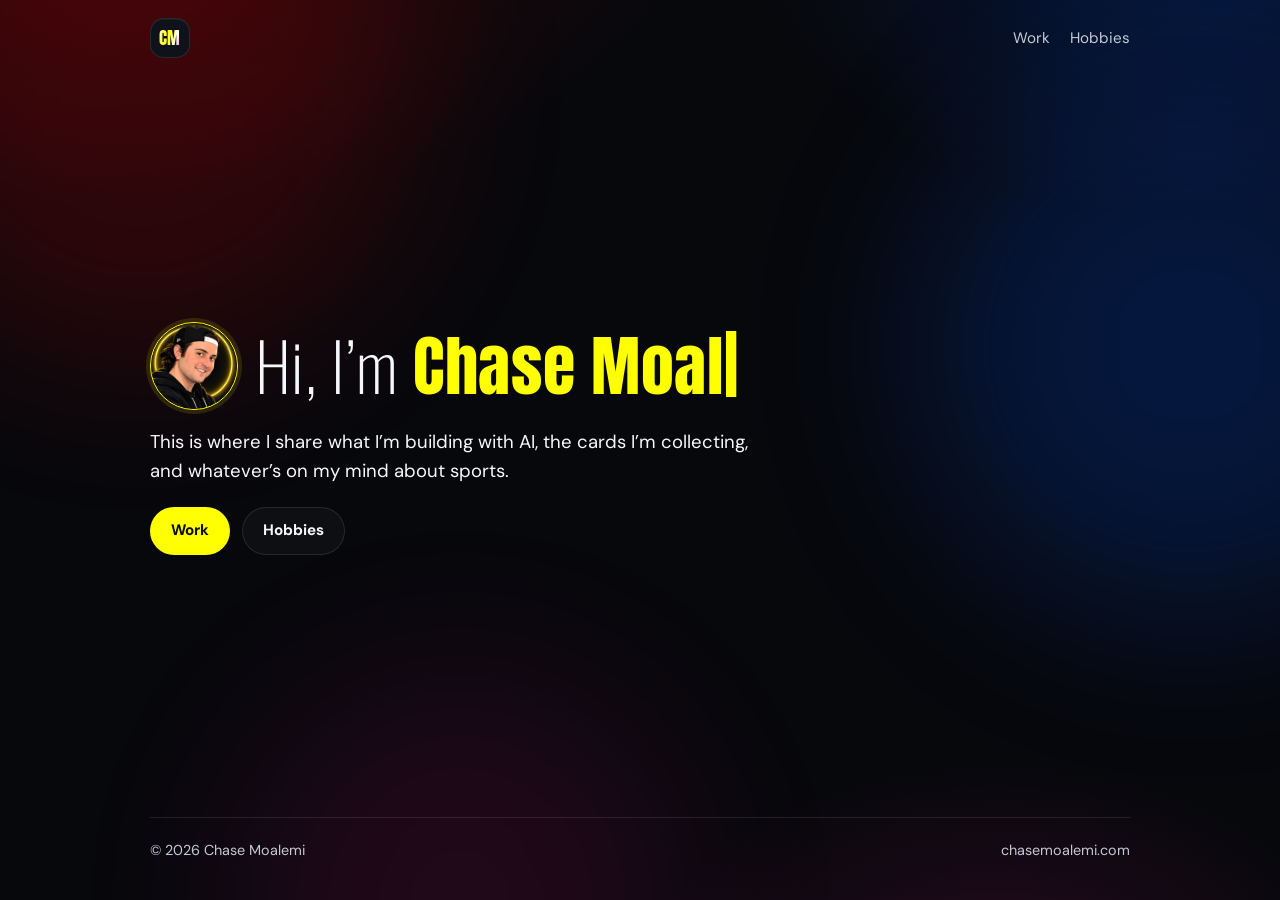
==== commit 7995ba87: "Revert "Rewrite the site copy and switch to a paper-and-ink layout." This reverts commit 325709c19b1" ====
--- a/index.html
+++ b/index.html
@@ -6,13 +6,13 @@
   <script>window.dataLayer=window.dataLayer||[];function gtag(){dataLayer.push(arguments);}gtag('js',new Date());gtag('config','G-ERBQ5MMVH8');</script>
   <meta charset="utf-8">
   <meta name="viewport" content="width=device-width, initial-scale=1, viewport-fit=cover">
-  <title>Chase Moalemi</title>
-  <meta name="description" content="I run operations for the Shopify auto parts stores I work on with my brother, Ryan. I double-check the catalog with AI, collect cards, and follow sports.">
+  <title>Chase Moalemi | Auto parts operations, cards, and sports</title>
+  <meta name="description" content="Chase Moalemi runs operations for an online auto parts business. He writes about AI, card collecting, and sports.">
   <meta name="author" content="Chase Moalemi">
   <meta name="robots" content="index, follow">
   <link rel="canonical" href="https://chasemoalemi.com/">
-  <meta property="og:title" content="Chase Moalemi">
-  <meta property="og:description" content="I run operations for the Shopify auto parts stores I work on with my brother, Ryan. I double-check the catalog with AI, collect cards, and follow sports.">
+  <meta property="og:title" content="Chase Moalemi | Auto parts operations, cards, and sports">
+  <meta property="og:description" content="Chase Moalemi runs operations for an online auto parts business. He writes about AI, card collecting, and sports.">
   <meta property="og:url" content="https://chasemoalemi.com/">
   <meta property="og:type" content="profile">
   <meta property="og:site_name" content="Chase Moalemi">
@@ -21,20 +21,20 @@
   <meta property="og:image:type" content="image/png">
   <meta property="og:image:width" content="1200">
   <meta property="og:image:height" content="630">
-  <meta property="og:image:alt" content="Colorful CM monogram for Chase Moalemi">
+  <meta property="og:image:alt" content="CM monogram for Chase Moalemi">
   <meta property="profile:first_name" content="Chase">
   <meta property="profile:last_name" content="Moalemi">
   <meta name="twitter:card" content="summary_large_image">
-  <meta name="twitter:title" content="Chase Moalemi">
-  <meta name="twitter:description" content="I run operations for the Shopify auto parts stores I work on with my brother, Ryan. I double-check the catalog with AI, collect cards, and follow sports.">
+  <meta name="twitter:title" content="Chase Moalemi | Auto parts operations, cards, and sports">
+  <meta name="twitter:description" content="Chase Moalemi runs operations for an online auto parts business. He writes about AI, card collecting, and sports.">
   <meta name="twitter:image" content="https://chasemoalemi.com/images/og.png">
-  <meta name="twitter:image:alt" content="Colorful CM monogram for Chase Moalemi">
-  <meta name="theme-color" content="#f4f1ea">
-  <meta name="color-scheme" content="light">
+  <meta name="twitter:image:alt" content="CM monogram for Chase Moalemi">
+  <meta name="theme-color" content="#07080c">
+  <meta name="color-scheme" content="dark">
   <meta name="application-name" content="Chase Moalemi">
   <link rel="preconnect" href="https://fonts.googleapis.com">
   <link rel="preconnect" href="https://fonts.gstatic.com" crossorigin>
-  <link href="https://fonts.googleapis.com/css2?family=Fraunces:opsz,wght@9..144,560&family=Instrument+Sans:ital,wght@0,400;0,500;0,600;1,400&display=swap" rel="stylesheet">
+  <link href="https://fonts.googleapis.com/css2?family=Anton&family=DM+Sans:ital,opsz,wght@0,9..40,400;0,9..40,500;0,9..40,600;0,9..40,700;1,9..40,400&family=Oswald:wght@200&display=swap" rel="stylesheet">
   <link rel="stylesheet" href="/styles.css">
   <link rel="icon" href="/favicon.ico" sizes="any">
   <link rel="icon" href="/favicon.svg" type="image/svg+xml">
@@ -49,8 +49,13 @@
     "name": "Chase Moalemi",
     "url": "https://chasemoalemi.com/",
     "jobTitle": "E-commerce operations",
-    "description": "I run operations for the Shopify auto parts stores I work on with my brother, Ryan. I use AI to double-check the catalog, collect cards, and follow sports."
+    "description": "Runs operations for an online auto parts business, and writes about AI, card collecting, and sports."
   }
+  </script>
+  <script>
+    if (!window.matchMedia("(prefers-reduced-motion: reduce)").matches) {
+      document.documentElement.classList.add("type-on");
+    }
   </script>
   <script>
     (function () {
@@ -64,56 +69,93 @@
     })();
   </script>
 </head>
-<body>
+<body class="home">
   <a class="skip" href="#content">Skip to content</a>
+  <div class="glow glow-a" aria-hidden="true"></div>
+  <div class="glow glow-b" aria-hidden="true"></div>
+  <div class="glow glow-c" aria-hidden="true"></div>
+
   <header class="top">
-    <div class="shell top-inner">
-      <a class="wordmark" href="/" aria-label="Chase Moalemi, home">CM</a>
-      <nav class="nav" aria-label="Primary">
-        <a href="/work/">Work</a>
-        <a href="/hobbies/">Hobbies</a>
-      </nav>
-    </div>
+    <a class="mark" href="/" aria-label="Chase Moalemi, home"><span class="mark-letters">CM</span></a>
+    <nav class="nav" aria-label="Page">
+      <a href="/work/">Work</a>
+      <a href="/hobbies/">Hobbies</a>
+    </nav>
   </header>
 
-  <main class="shell" id="content">
+  <main id="content">
     <section class="hero" aria-labelledby="hero-title">
-      <div class="hero-head">
-        <div>
-          <h1 id="hero-title">Chase Moalemi</h1>
-          <span class="markline" aria-hidden="true"></span>
+      <div class="hero-heading">
+        <div class="badge">
+          <img src="/images/chase-moalemi.webp" srcset="/images/chase-moalemi.webp 1x, /images/chase-moalemi-800.webp 2x" width="88" height="88" alt="Illustrated portrait of Chase Moalemi">
         </div>
-        <img class="portrait" src="/images/chase-moalemi.webp" srcset="/images/chase-moalemi.webp 1x, /images/chase-moalemi-800.webp 2x" width="400" height="400" alt="Illustrated portrait of Chase Moalemi">
+        <h1 id="hero-title" aria-label="Hi, I’m Chase Moalemi">
+          <span class="typewrite" aria-hidden="true">
+            <span class="typewrite-ghost"><span class="hero-hello">Hi, I’m</span> <span class="accent">Chase Moalemi</span><span class="typewrite-cursor typewrite-cursor-reserve">|</span></span>
+            <span class="typewrite-row"><span class="typewrite-text"></span><span class="typewrite-cursor">|</span></span>
+          </span>
+        </h1>
+        <script>
+          (function () {
+            var root = document.querySelector(".typewrite");
+            if (!root || !document.documentElement.classList.contains("type-on")) return;
+            var text = root.querySelector(".typewrite-text");
+            var full = "Hi, I’m Chase Moalemi";
+            var name = "Chase Moalemi";
+            var nameAt = full.indexOf(name);
+            var nameEnd = nameAt + name.length;
+            var i = 0;
+            function paint() {
+              var before = full.slice(0, Math.min(i, nameAt));
+              var mid = i > nameAt ? full.slice(nameAt, Math.min(i, nameEnd)) : "";
+              var after = i > nameEnd ? full.slice(nameEnd, i) : "";
+              text.replaceChildren();
+              if (before) {
+                var helloText = before;
+                var trail = "";
+                if (before.charAt(before.length - 1) === " ") {
+                  helloText = before.slice(0, -1);
+                  trail = " ";
+                }
+                if (helloText) {
+                  var hello = document.createElement("span");
+                  hello.className = "hero-hello";
+                  hello.textContent = helloText;
+                  text.append(hello);
+                }
+                if (trail) text.append(document.createTextNode(trail));
+              }
+              if (mid) {
+                var em = document.createElement("span");
+                em.className = "accent";
+                em.textContent = mid;
+                text.append(em);
+              }
+              if (after) text.append(document.createTextNode(after));
+            }
+            function tick() {
+              if (i >= full.length) return;
+              i += 1;
+              paint();
+              if (i < full.length) window.setTimeout(tick, 70);
+            }
+            window.setTimeout(tick, 70);
+          })();
+        </script>
       </div>
-      <p class="lede">I run operations for the Shopify auto parts stores I work on with my brother, Ryan. I double-check the catalog with AI, collect Pokémon and sports cards, and follow sports, including Formula 1.</p>
-      <ul class="index">
-        <li>
-          <a href="/work/">
-            <span>
-              <span class="index-title">Work</span>
-              <span class="index-note">Orders, listings, and the catalog.</span>
-            </span>
-            <span class="arrow" aria-hidden="true">→</span>
-          </a>
-        </li>
-        <li>
-          <a href="/hobbies/">
-            <span>
-              <span class="index-title">Hobbies</span>
-              <span class="index-note">Cards, sports, and Formula 1.</span>
-            </span>
-            <span class="arrow" aria-hidden="true">→</span>
-          </a>
-        </li>
-      </ul>
+      <p class="hero-intro">This is where I share what I’m building with AI, the cards I’m collecting, and whatever’s on my mind about sports.</p>
+      <div class="hero-actions">
+        <a class="btn primary" href="/work/">Work</a>
+        <a class="btn ghost" href="/hobbies/">Hobbies</a>
+      </div>
     </section>
   </main>
 
   <footer class="foot">
-    <div class="shell foot-inner">
-      <p>© <span id="year">2026</span> Chase Moalemi</p>
-      <p><a href="https://chasemoalemi.com/">chasemoalemi.com</a></p>
-    </div>
+    <p>© <span id="year">2026</span> Chase Moalemi</p>
+    <p class="foot-links">
+      <a href="https://chasemoalemi.com/">chasemoalemi.com</a>
+    </p>
   </footer>
   <script>
     document.getElementById("year").textContent = new Date().getFullYear();
--- a/styles.css
+++ b/styles.css
@@ -1,362 +1,561 @@
 /*
-  Paper-and-ink personal site.
-  Type, spacing, and the quiet list rows follow Sam Cheng's portfolio
-  (samfcheng.com), featured on Recent Design, which designeer.xyz lists.
-  Nav is a simple bar in the spirit of navbar.gallery. Motion stays short.
+  Chase's colors on a dark page, in the same system as ryanmoalemi.app.
+  Red, blue, yellow, and pink stay fully saturated. Body text stays light
+  so contrast holds.
 */
-
 :root {
-  color-scheme: light;
-  --bg: #f4f1ea;
-  --text: #161513;
-  --muted: #3f3b36;
-  --blue: #0047cc;
-  --line: rgba(22, 21, 19, 0.14);
-  --hover: rgba(22, 21, 19, 0.045);
-  --serif: "Fraunces", "Iowan Old Style", Palatino, Georgia, serif;
-  --sans: "Instrument Sans", "Segoe UI", sans-serif;
-  --max: 68rem;
+  color-scheme: dark;
+  --bg: #07080c;
+  --bg-card: rgba(16, 18, 26, 0.9);
+  --line: rgba(255, 255, 255, 0.1);
+  --text: #f6f7fb;
+  --muted: #c4c9d6;
+  --red: #ff0000;
+  --blue: #0055ff;
+  --yellow: #ffff00;
+  --pink: #ff1493;
+  --ink: #0a0a0a;
+  --shadow: 0 24px 80px rgba(0, 0, 0, 0.45);
+  --radius: 22px;
+  --max: 980px;
+  --font: "DM Sans", system-ui, -apple-system, "Segoe UI", Roboto, sans-serif;
+  --display: "Anton", "Arial Narrow", Impact, sans-serif;
 }
 
 * { box-sizing: border-box; }
-
+html { scroll-behavior: smooth; }
 body {
   margin: 0;
   min-height: 100vh;
   min-height: 100dvh;
   display: flex;
   flex-direction: column;
-  font-family: var(--sans);
-  font-size: 1.0625rem;
-  line-height: 1.6;
+  font-family: var(--font);
   color: var(--text);
-  background: var(--bg);
-  -webkit-font-smoothing: antialiased;
-  text-rendering: optimizeLegibility;
-}
-
-main { flex: 1 0 auto; }
-
+  background:
+    radial-gradient(1100px 560px at 8% -12%, rgba(255, 0, 0, 0.16), transparent 56%),
+    radial-gradient(900px 520px at 96% -6%, rgba(0, 85, 255, 0.22), transparent 52%),
+    radial-gradient(700px 420px at 78% 108%, rgba(255, 20, 147, 0.12), transparent 50%),
+    var(--bg);
+  line-height: 1.55;
+}
+
+a { color: inherit; }
 img { max-width: 100%; display: block; }
-
-a { color: inherit; }
-
-::selection {
-  background: var(--text);
-  color: var(--bg);
-}
+::selection { background: var(--yellow); color: var(--ink); }
 
 .skip {
   position: absolute;
   left: 1rem;
-  top: -4rem;
+  top: -3.5rem;
   z-index: 5;
-  padding: 0.55rem 0.85rem;
-  border-radius: 8px;
-  background: var(--text);
-  color: var(--bg);
+  padding: 0.5rem 0.8rem;
+  border-radius: 999px;
+  background: var(--yellow);
+  color: var(--ink);
   text-decoration: none;
-  font-weight: 600;
-}
-
-.skip:focus { top: 0.75rem; }
-
-.shell {
-  width: min(var(--max), calc(100% - 1.75rem));
+  font-weight: 700;
+}
+.skip:focus { top: 1rem; }
+
+.glow {
+  position: fixed;
+  width: 42vw;
+  height: 42vw;
+  border-radius: 50%;
+  filter: blur(90px);
+  pointer-events: none;
+  z-index: 0;
+}
+.glow-a { top: -14vw; left: -10vw; background: var(--red); opacity: 0.16; }
+.glow-b { top: 6vw; right: -14vw; background: var(--blue); opacity: 0.2; }
+.glow-c { bottom: -18vw; left: 18vw; background: var(--pink); opacity: 0.1; width: 36vw; height: 36vw; }
+
+.top, main, .foot {
+  position: relative;
+  z-index: 1;
+  width: min(var(--max), calc(100% - 2.5rem));
   margin-inline: auto;
 }
+main { flex: 1 0 auto; }
 
 .top {
-  border-bottom: 1px solid var(--line);
-}
-
-.top-inner,
-.foot-inner {
   display: flex;
   align-items: center;
   justify-content: space-between;
-  gap: 1rem;
-}
-
-.top-inner { min-height: 4.25rem; }
-
-.wordmark {
-  font-family: var(--serif);
+  padding: 1.15rem 0 0.35rem;
+}
+
+.mark {
+  width: 2.5rem;
+  height: 2.5rem;
+  display: grid;
+  place-items: center;
+  border-radius: 0.85rem;
+  background: #0f1218;
+  border: 1px solid var(--line);
+  text-decoration: none;
+  font-family: var(--display);
+  font-weight: 400;
+  font-size: 1.05rem;
+  letter-spacing: 0.04em;
+  box-shadow: inset 0 1px 0 rgba(255, 255, 255, 0.05);
+}
+
+.mark-letters,
+.badge-letters {
+  background-image: linear-gradient(
+    105deg,
+    #fffde7 0%,
+    var(--yellow) 22%,
+    #ffffff 42%,
+    var(--pink) 62%,
+    var(--yellow) 82%,
+    #fffde7 100%
+  );
+  background-size: 200% 100%;
+  background-position: 0% 50%;
+  -webkit-background-clip: text;
+  background-clip: text;
+  -webkit-text-fill-color: transparent;
+  color: transparent;
+  animation: cm-sheen 5.5s linear infinite;
+}
+
+@keyframes cm-sheen {
+  from { background-position: 0% 50%; }
+  to { background-position: 200% 50%; }
+}
+
+.nav {
+  display: flex;
+  gap: 1.25rem;
+  font-size: 0.95rem;
+  color: var(--muted);
+}
+.nav a {
+  text-decoration: none;
+  transition: color 0.15s ease;
+}
+.nav a:hover { color: var(--text); }
+.nav a[aria-current="page"] { color: var(--text); }
+
+.hero {
+  padding: 2.6rem 0 2.4rem;
+}
+
+.eyebrow {
+  margin: 0 0 0.85rem;
+  font-size: 0.8rem;
+  font-weight: 700;
+  letter-spacing: 0.16em;
+  text-transform: uppercase;
+  color: var(--yellow);
+}
+
+.hero-heading {
+  display: flex;
+  align-items: center;
+  gap: 1.05rem;
+  margin: 0 0 1.15rem;
+}
+
+.badge {
+  width: 88px;
+  height: 88px;
+  flex: 0 0 88px;
+  border-radius: 50%;
+  display: grid;
+  place-items: center;
+  overflow: hidden;
+  background:
+    radial-gradient(circle at 30% 25%, rgba(255, 255, 0, 0.2), transparent 46%),
+    #10131a;
+  border: 1.5px solid var(--yellow);
+  box-shadow: 0 0 0 4px rgba(255, 255, 0, 0.12);
+  font-family: var(--display);
+  font-size: 1.7rem;
+  letter-spacing: 0.04em;
+  line-height: 1;
+}
+
+.badge img {
+  width: 100%;
+  height: 100%;
+  object-fit: cover;
+  border-radius: 50%;
+}
+
+.hero h1 {
+  margin: 0;
+  min-width: 0;
+  font-family: var(--display);
+  font-size: clamp(2.35rem, 5.5vw, 4.15rem);
+  font-weight: 400;
+  line-height: 0.98;
+  letter-spacing: 0.01em;
+  text-wrap: balance;
+}
+
+.hero-hello {
+  font-family: "Oswald", "Arial Narrow", sans-serif;
+  font-weight: 200;
+  font-style: normal;
+  color: var(--text);
+  white-space: nowrap;
+  vertical-align: baseline;
+}
+
+.accent {
+  color: var(--yellow);
+  font-family: var(--display);
+  font-weight: 400;
+  font-style: normal;
+  white-space: nowrap;
+  vertical-align: baseline;
+}
+
+.typewrite { display: inline; }
+.typewrite-row { display: none; }
+.typewrite-cursor-reserve { display: none; }
+
+html.type-on .typewrite {
+  display: grid;
+  width: 100%;
+}
+html.type-on .typewrite-ghost,
+html.type-on .typewrite-row {
+  grid-area: 1 / 1;
+}
+html.type-on .typewrite-ghost { visibility: hidden; }
+html.type-on .typewrite-cursor-reserve {
+  display: inline;
+  visibility: hidden;
+}
+html.type-on .typewrite-row {
+  display: block;
+  align-self: start;
+  justify-self: stretch;
+}
+
+.typewrite-cursor {
+  color: var(--yellow);
+  font-weight: 400;
+  font-style: normal;
+  animation: blink 1s step-end infinite;
+}
+
+@keyframes blink {
+  0%, 100% { opacity: 1; }
+  50% { opacity: 0; }
+}
+
+.hero-intro {
+  margin: 0;
+  max-width: 38rem;
+  font-size: 1.16rem;
+  line-height: 1.55;
+  color: #f6f7fb;
+  text-wrap: pretty;
+}
+
+.hero-actions {
+  display: flex;
+  flex-wrap: wrap;
+  gap: 0.75rem;
+  margin-top: 1.35rem;
+}
+
+.btn {
+  display: inline-flex;
+  align-items: center;
+  justify-content: center;
+  min-height: 2.85rem;
+  padding: 0.7rem 1.25rem;
+  border-radius: 999px;
+  text-decoration: none;
+  font-weight: 700;
+  font-size: 0.95rem;
+  border: 1px solid transparent;
+  transition: transform 0.15s ease, background 0.15s ease, border-color 0.15s ease;
+}
+.btn:hover { transform: translateY(-1px); }
+.btn.primary {
+  background: var(--yellow);
+  color: var(--ink);
+}
+.btn.primary:hover { background: #fff6a3; }
+.btn.ghost {
+  border-color: var(--line);
+  background: rgba(255, 255, 255, 0.03);
+  color: var(--text);
+}
+.btn.ghost:hover { border-color: rgba(255, 255, 255, 0.22); }
+
+.band {
+  padding: 0.4rem 0 3.4rem;
+}
+
+.section-head {
+  display: flex;
+  flex-direction: column;
+  gap: 0.4rem;
+  margin-bottom: 1.25rem;
+}
+.section-head h1,
+.section-head h2 {
+  margin: 0;
+  font-family: var(--display);
+  font-size: clamp(1.85rem, 3vw, 2.2rem);
+  font-weight: 400;
+  letter-spacing: 0.02em;
+  line-height: 1;
+}
+.section-sub {
+  margin: 0;
+  color: var(--muted);
+  max-width: 38rem;
+}
+
+.feature {
+  margin: 0 0 0.95rem;
+  padding: 1.45rem 1.45rem 1.5rem 1.55rem;
+  border-radius: var(--radius);
+  background: var(--bg-card);
+  border: 1px solid var(--line);
+  border-left: 4px solid var(--yellow);
+  box-shadow: var(--shadow);
+}
+.feature .kicker {
+  margin: 0 0 0.45rem;
+  font-size: 0.78rem;
+  font-weight: 700;
+  letter-spacing: 0.16em;
+  text-transform: uppercase;
+  color: var(--yellow);
+}
+.feature h3 {
+  margin: 0 0 0.7rem;
+  font-family: var(--display);
+  font-size: clamp(1.55rem, 2.6vw, 1.9rem);
+  font-weight: 400;
+  letter-spacing: 0.02em;
+  line-height: 1.05;
+}
+.feature p {
+  margin: 0;
+  max-width: 42rem;
+  font-size: 1.08rem;
+  line-height: 1.65;
+  color: #e7ebf5;
+  text-wrap: pretty;
+}
+.feature a {
+  color: var(--yellow);
+  text-underline-offset: 0.16em;
+}
+.feature a:hover { color: #fff6a3; }
+
+.app-grid {
+  list-style: none;
+  margin: 0;
+  padding: 0;
+  display: grid;
+  grid-template-columns: repeat(auto-fit, minmax(260px, 1fr));
+  gap: 0.9rem;
+}
+
+#hobbies .app-grid {
+  grid-template-columns: repeat(2, minmax(0, 1fr));
+}
+
+.app-card {
+  display: grid;
+  grid-template-columns: auto 1fr;
+  gap: 0.95rem;
+  align-items: start;
+  height: 100%;
+  padding: 1.1rem 1.15rem;
+  border-radius: var(--radius);
+  background: var(--bg-card);
+  border: 1px solid var(--line);
+  box-shadow: var(--shadow);
+  transition: border-color 0.15s ease, transform 0.15s ease, background 0.15s ease;
+}
+.app-card:hover {
+  border-color: rgba(255, 255, 0, 0.45);
+  transform: translateY(-2px);
+  background: rgba(22, 24, 34, 0.96);
+}
+
+.app-icon {
+  width: 3.25rem;
+  height: 3.25rem;
+  border-radius: 0.95rem;
+  display: grid;
+  place-items: center;
+  flex: 0 0 auto;
+}
+.app-icon svg { width: 1.45rem; height: 1.45rem; display: block; }
+.icon-yellow { background: var(--yellow); color: var(--ink); }
+.icon-blue { background: var(--blue); color: #fff; }
+.icon-pink { background: var(--pink); color: var(--ink); }
+.icon-red { background: var(--red); color: var(--ink); }
+
+.app-body { display: grid; gap: 0.35rem; min-width: 0; }
+.app-name {
+  margin: 0;
+  font-family: var(--display);
   font-size: 1.35rem;
-  font-weight: 560;
-  letter-spacing: -0.03em;
-  line-height: 1;
-  text-decoration: none;
-}
-
-.nav {
-  display: flex;
-  align-items: center;
-  gap: 1.35rem;
-}
-
-.nav a {
-  color: var(--text);
+  font-weight: 400;
+  letter-spacing: 0.02em;
+  line-height: 1.05;
+}
+.app-desc {
+  margin: 0;
+  color: var(--muted);
   font-size: 0.98rem;
-  font-weight: 500;
-  text-decoration: none;
-}
-
-.nav a[aria-current="page"] {
-  color: var(--blue);
-  text-decoration: underline;
-  text-underline-offset: 0.28em;
-  text-decoration-thickness: 1.5px;
-}
-
-.hero { padding: 2.4rem 0 2.6rem; }
-
-.hero-head {
-  display: flex;
-  flex-direction: column;
-  align-items: flex-start;
-  gap: 1.35rem;
-}
-
-.portrait {
-  width: 5.75rem;
-  height: 5.75rem;
-  border-radius: 1.1rem;
-  object-fit: cover;
-  border: 1px solid var(--line);
-  background: #e7e2d8;
-}
-
-.hero h1,
-.page h1 {
-  margin: 0;
-  font-family: var(--serif);
-  font-weight: 560;
-  font-optical-sizing: auto;
-  letter-spacing: -0.04em;
-  line-height: 0.9;
-  text-wrap: balance;
-}
-
-.hero h1 {
-  font-size: clamp(3.15rem, 12vw, 7.4rem);
-  max-width: 11ch;
-}
-
-.markline {
-  display: block;
-  width: 2.75rem;
-  height: 3px;
-  margin-top: 1.15rem;
-  background: var(--blue);
-  border-radius: 999px;
-}
-
-.lede {
-  margin: 1.35rem 0 0;
-  max-width: 38rem;
-  font-size: 1.2rem;
-  line-height: 1.55;
+  line-height: 1.5;
   text-wrap: pretty;
 }
 
-.index {
-  list-style: none;
-  margin: 2.4rem 0 0;
-  padding: 0;
+.foot {
+  display: flex;
+  flex-wrap: wrap;
+  justify-content: space-between;
+  gap: 0.75rem;
+  color: var(--muted);
+  font-size: 0.9rem;
   border-top: 1px solid var(--line);
-}
-
-.index a {
-  display: flex;
-  align-items: center;
-  justify-content: space-between;
-  gap: 1rem;
-  min-height: 4.75rem;
-  padding: 1.05rem 0.15rem;
-  border-bottom: 1px solid var(--line);
-  text-decoration: none;
-  color: inherit;
-}
-
-.index-title {
-  display: block;
-  font-family: var(--serif);
-  font-size: clamp(1.85rem, 4vw, 2.35rem);
-  font-weight: 560;
-  letter-spacing: -0.03em;
-  line-height: 1;
-}
-
-.index-note {
-  display: block;
-  margin-top: 0.4rem;
-  color: var(--muted);
-  font-size: 1rem;
-  line-height: 1.4;
-}
-
-.arrow {
-  flex: 0 0 auto;
-  font-size: 1.35rem;
-  line-height: 1;
-  color: var(--blue);
-}
-
-.page { padding: 1.5rem 0 3.25rem; }
+  padding: 1.35rem 0 2.4rem;
+}
+.foot p { margin: 0; }
+.foot a { color: var(--muted); text-decoration: none; }
+.foot a:hover { color: var(--text); }
+.foot-links { display: flex; gap: 0.55rem; align-items: center; }
 
 .crumbs {
-  margin: 0 0 1.35rem;
+  margin: 0.85rem 0 0.15rem;
   font-size: 0.92rem;
   color: var(--muted);
 }
-
 .crumbs ol {
   display: flex;
   flex-wrap: wrap;
   align-items: center;
-  gap: 0.4rem;
+  gap: 0.45rem;
   list-style: none;
   margin: 0;
   padding: 0;
 }
-
 .crumbs li:not(:last-child)::after {
   content: "/";
-  margin-left: 0.4rem;
-  color: rgba(22, 21, 19, 0.35);
-}
-
+  margin-left: 0.45rem;
+  color: rgba(255, 255, 255, 0.35);
+}
 .crumbs a {
   color: var(--text);
   text-decoration: none;
 }
-
-.crumbs [aria-current="page"] { color: var(--blue); }
-
-.page h1 {
-  font-size: clamp(3rem, 8vw, 5.4rem);
-}
-
-.prose {
-  max-width: 40rem;
-  margin-top: 1.5rem;
+.crumbs a:hover { color: var(--yellow); }
+.crumbs [aria-current="page"] { color: var(--yellow); }
+
+.note {
   display: grid;
   gap: 1.05rem;
 }
-
-.prose p {
-  margin: 0;
-  font-size: 1.125rem;
-  line-height: 1.65;
+.note p {
+  margin: 0;
+  max-width: 38rem;
+  font-size: 1.12rem;
+  line-height: 1.6;
+  color: var(--text);
   text-wrap: pretty;
 }
 
-.gallery {
-  display: grid;
-  gap: 1.6rem;
-  margin-top: 2rem;
-}
-
-.gallery figure { margin: 0; }
-
-.gallery img {
+.photo {
+  margin: 0;
+}
+.photo img {
   width: 100%;
   height: auto;
   aspect-ratio: 3 / 2;
   object-fit: cover;
-  border-radius: 14px;
-  background: #e7e2d8;
-}
-
-.shot-name {
-  display: block;
-  margin-top: 0.7rem;
-  font-size: 0.98rem;
-  font-weight: 600;
-  letter-spacing: -0.01em;
-}
-
-.gallery figcaption {
-  margin: 0.2rem 0 0;
+  border-radius: var(--radius);
+  border: 1px solid var(--line);
+  background: #10131a;
+}
+.photo figcaption {
+  margin: 0.45rem 0 0;
+  font-size: 0.86rem;
+  line-height: 1.45;
   color: var(--muted);
-  font-size: 0.84rem;
-  line-height: 1.45;
-}
-
-.gallery figcaption a {
+}
+.photo figcaption a {
   color: inherit;
   text-underline-offset: 0.16em;
 }
-
-.foot {
-  border-top: 1px solid var(--line);
-  color: var(--muted);
-  font-size: 0.9rem;
-}
-
-.foot-inner {
-  min-height: 4.5rem;
-  padding: 1rem 0 1.4rem;
-  align-items: flex-start;
-}
-
-.foot p { margin: 0; }
-
-.foot a {
-  color: var(--muted);
-  text-decoration: underline;
-  text-underline-offset: 0.16em;
-}
-
-a:focus-visible {
-  outline: 2px solid var(--blue);
+.photo figcaption a:hover { color: var(--text); }
+
+body.home {
+  min-height: 100vh;
+  min-height: 100dvh;
+  display: flex;
+  flex-direction: column;
+}
+body.home .top,
+body.home .foot { flex-shrink: 0; }
+body.home main {
+  flex: 1 0 auto;
+  display: flex;
+  flex-direction: column;
+  justify-content: safe center;
+}
+body.home .hero { padding-block: 1.25rem 1.5rem; }
+
+a:focus-visible,
+.btn:focus-visible,
+.app-card:focus-within {
+  outline: 3px solid var(--yellow);
   outline-offset: 3px;
-  border-radius: 4px;
-}
-
-@media (min-width: 800px) {
-  .shell { width: min(var(--max), calc(100% - 4rem)); }
-  .hero { padding: 4.25rem 0 3.25rem; }
-  .hero-head {
-    flex-direction: row;
-    align-items: flex-end;
-    justify-content: space-between;
-    gap: 2.5rem;
+}
+
+@media (max-width: 640px) {
+  .top, main, .foot { width: min(var(--max), calc(100% - 1.5rem)); }
+  .top { padding-top: 0.85rem; }
+  .hero { padding: 1.35rem 0 1.7rem; }
+  .hero-heading { gap: 0.8rem; }
+  .badge {
+    width: 64px;
+    height: 64px;
+    flex-basis: 64px;
+    font-size: 1.25rem;
+    box-shadow: 0 0 0 3px rgba(255, 255, 0, 0.12);
   }
-  .portrait {
-    width: 9.5rem;
-    height: 9.5rem;
-    border-radius: 1.35rem;
-  }
-  .page { padding: 2.35rem 0 4.5rem; }
-  .gallery {
-    grid-template-columns: repeat(3, minmax(0, 1fr));
-    gap: 1.15rem;
-    align-items: start;
-  }
-}
-
-@media (prefers-reduced-motion: no-preference) {
-  .nav a,
-  .wordmark,
-  .index-title,
-  .arrow,
-  .crumbs a,
-  .foot a,
-  .gallery figcaption a {
-    transition: color 160ms ease, transform 180ms ease;
-  }
-  .index a:hover .arrow { transform: translateX(4px); }
-  .index a:hover .index-title,
-  .nav a:hover,
-  .wordmark:hover,
-  .crumbs a:hover,
-  .foot a:hover,
-  .gallery figcaption a:hover { color: var(--blue); }
-}
-
-@media (max-width: 380px) {
-  .nav { gap: 0.9rem; }
-  .hero h1 { font-size: 2.85rem; }
-}
+  .hero-actions { width: 100%; }
+  .btn { flex: 1 1 auto; }
+  #hobbies .app-grid { grid-template-columns: 1fr; }
+  .feature { padding: 1.15rem 1.05rem 1.2rem 1.1rem; }
+  .band { padding-bottom: 2.6rem; }
+  .foot { flex-direction: column; align-items: flex-start; }
+}
+
+@media (max-width: 348px) {
+  .hero h1 { font-size: 2.05rem; }
+}
+
+@media (max-height: 820px) and (min-width: 900px) {
+  .top { padding-top: 0.75rem; }
+  .hero { padding: 1.45rem 0 1.5rem; }
+  .hero-heading { margin-bottom: 0.9rem; }
+  .hero-actions { margin-top: 0.95rem; }
+}
+
+@media (prefers-reduced-motion: reduce) {
+  html { scroll-behavior: auto; }
+  .mark-letters,
+  .badge-letters { animation: none; background-position: 0% 50%; }
+  .typewrite-cursor { animation: none; }
+  .btn,
+  .app-card { transition: none; }
+}
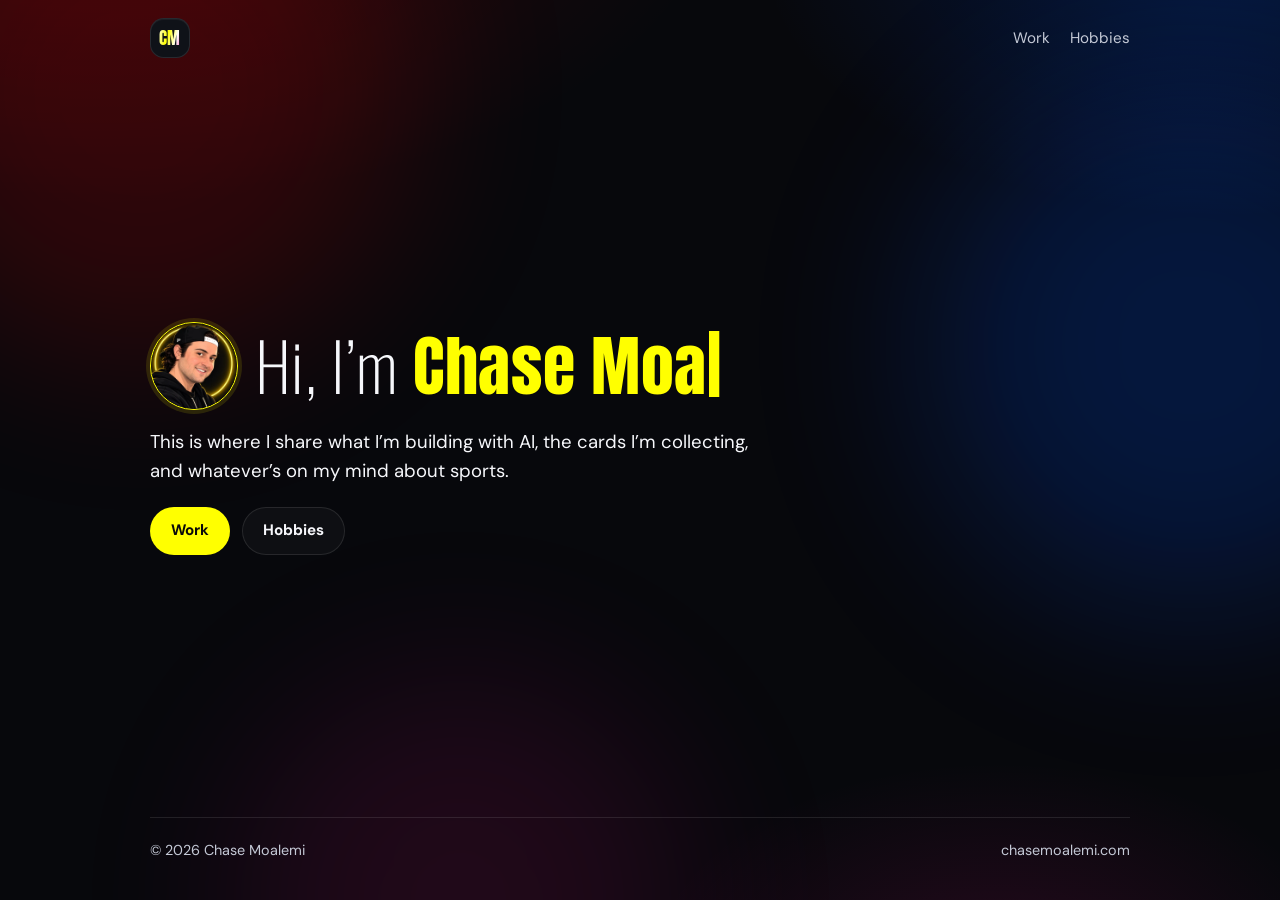
==== commit bbf34b28: "Add a dark CM monogram favicon. Replace the abstract color mark with Chase's initials on the site ti" ====
--- a/index.html
+++ b/index.html
@@ -40,7 +40,7 @@
   <link rel="icon" href="/favicon.svg" type="image/svg+xml">
   <link rel="icon" type="image/png" sizes="32x32" href="/favicon-32.png">
   <link rel="icon" type="image/png" sizes="16x16" href="/favicon-16.png">
-  <link rel="apple-touch-icon" href="/apple-touch-icon.png">
+  <link rel="apple-touch-icon" sizes="180x180" href="/apple-touch-icon.png">
   <link rel="manifest" href="/site.webmanifest">
   <script type="application/ld+json">
   {
@@ -87,7 +87,7 @@
     <section class="hero" aria-labelledby="hero-title">
       <div class="hero-heading">
         <div class="badge">
-          <img src="/images/chase-moalemi.webp" srcset="/images/chase-moalemi.webp 1x, /images/chase-moalemi-800.webp 2x" width="88" height="88" alt="Illustrated portrait of Chase Moalemi">
+          <img src="/images/chase-moalemi.webp" srcset="/images/chase-moalemi.webp 1x, /images/chase-moalemi-800.webp 2x" width="88" height="88" alt="Chase Moalemi">
         </div>
         <h1 id="hero-title" aria-label="Hi, I’m Chase Moalemi">
           <span class="typewrite" aria-hidden="true">
--- a/styles.css
+++ b/styles.css
@@ -461,41 +461,17 @@
 .crumbs [aria-current="page"] { color: var(--yellow); }
 
 .note {
+  max-width: 38rem;
   display: grid;
   gap: 1.05rem;
 }
 .note p {
   margin: 0;
-  max-width: 38rem;
   font-size: 1.12rem;
   line-height: 1.6;
   color: var(--text);
   text-wrap: pretty;
 }
-
-.photo {
-  margin: 0;
-}
-.photo img {
-  width: 100%;
-  height: auto;
-  aspect-ratio: 3 / 2;
-  object-fit: cover;
-  border-radius: var(--radius);
-  border: 1px solid var(--line);
-  background: #10131a;
-}
-.photo figcaption {
-  margin: 0.45rem 0 0;
-  font-size: 0.86rem;
-  line-height: 1.45;
-  color: var(--muted);
-}
-.photo figcaption a {
-  color: inherit;
-  text-underline-offset: 0.16em;
-}
-.photo figcaption a:hover { color: var(--text); }
 
 body.home {
   min-height: 100vh;
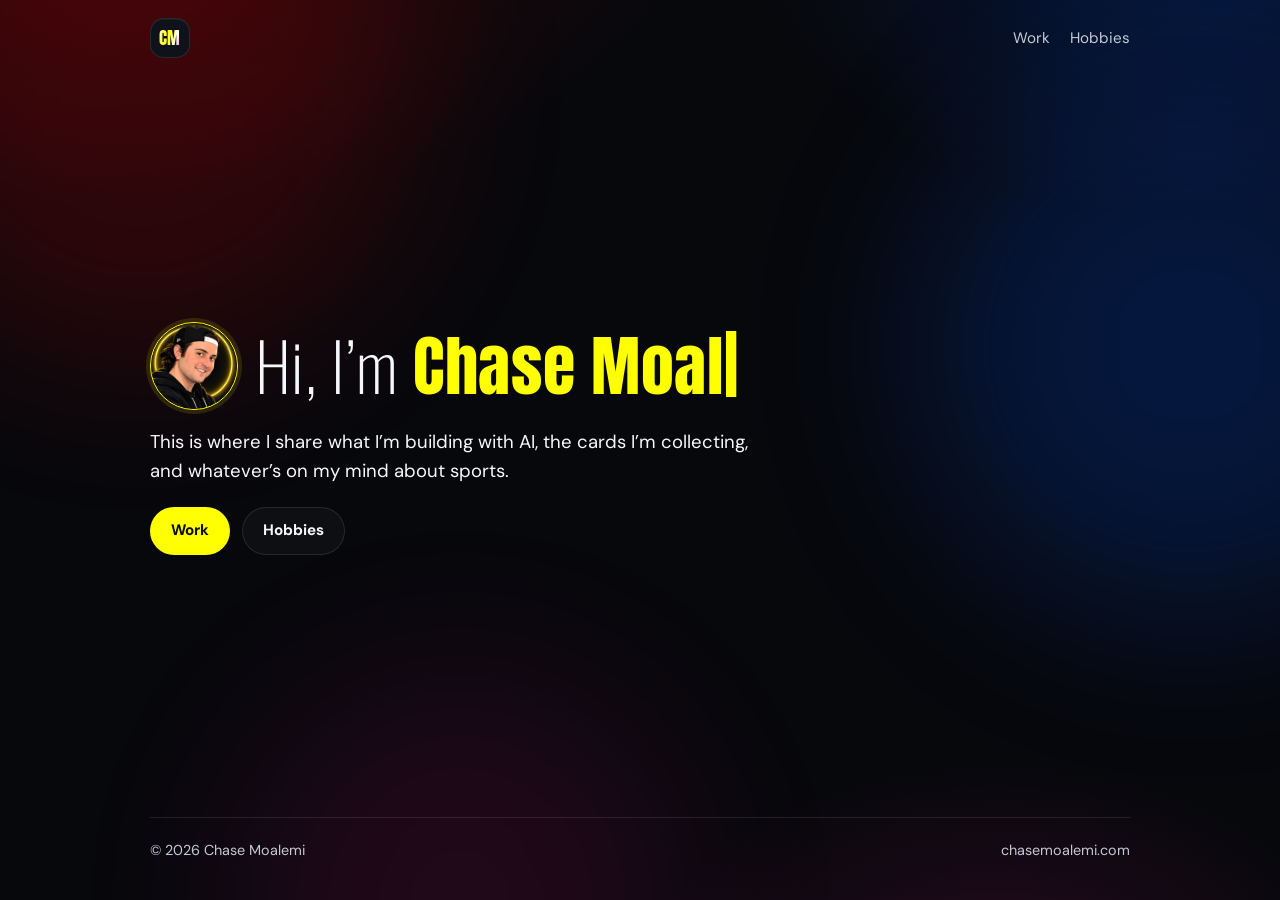
==== commit e3469569: "Merge 63fa9cc5c2aab89610fef5f594cbd8348653ae7c into bbf34b2883c27362a4258c069304021312fca331" ====
--- a/index.html
+++ b/index.html
@@ -87,7 +87,7 @@
     <section class="hero" aria-labelledby="hero-title">
       <div class="hero-heading">
         <div class="badge">
-          <img src="/images/chase-moalemi.webp" srcset="/images/chase-moalemi.webp 1x, /images/chase-moalemi-800.webp 2x" width="88" height="88" alt="Chase Moalemi">
+          <img src="/images/chase-moalemi.webp" srcset="/images/chase-moalemi.webp 1x, /images/chase-moalemi-800.webp 2x" width="88" height="88" alt="Illustrated portrait of Chase Moalemi">
         </div>
         <h1 id="hero-title" aria-label="Hi, I’m Chase Moalemi">
           <span class="typewrite" aria-hidden="true">
--- a/styles.css
+++ b/styles.css
@@ -461,17 +461,41 @@
 .crumbs [aria-current="page"] { color: var(--yellow); }
 
 .note {
+  display: grid;
+  gap: 1.05rem;
+}
+.note p {
+  margin: 0;
   max-width: 38rem;
-  display: grid;
-  gap: 1.05rem;
-}
-.note p {
-  margin: 0;
   font-size: 1.12rem;
   line-height: 1.6;
   color: var(--text);
   text-wrap: pretty;
 }
+
+.photo {
+  margin: 0;
+}
+.photo img {
+  width: 100%;
+  height: auto;
+  aspect-ratio: 3 / 2;
+  object-fit: cover;
+  border-radius: var(--radius);
+  border: 1px solid var(--line);
+  background: #10131a;
+}
+.photo figcaption {
+  margin: 0.45rem 0 0;
+  font-size: 0.86rem;
+  line-height: 1.45;
+  color: var(--muted);
+}
+.photo figcaption a {
+  color: inherit;
+  text-underline-offset: 0.16em;
+}
+.photo figcaption a:hover { color: var(--text); }
 
 body.home {
   min-height: 100vh;
